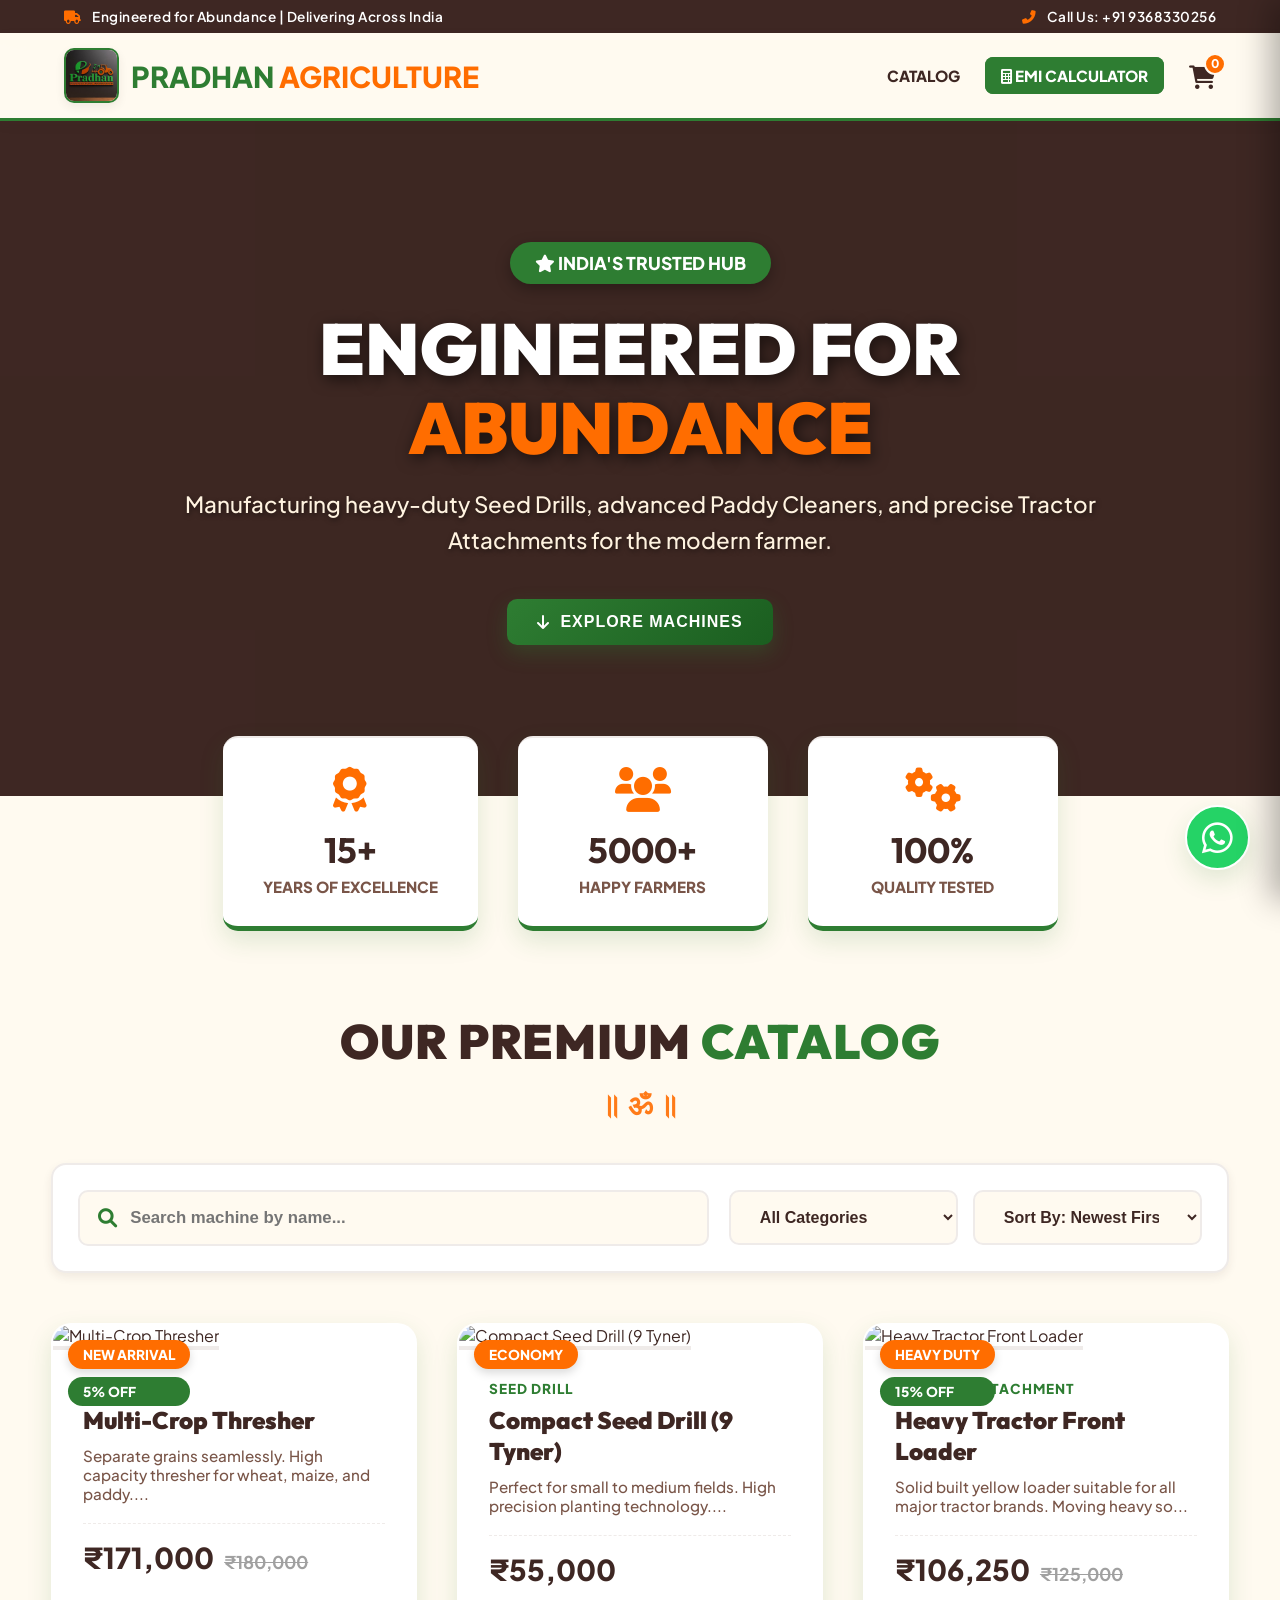
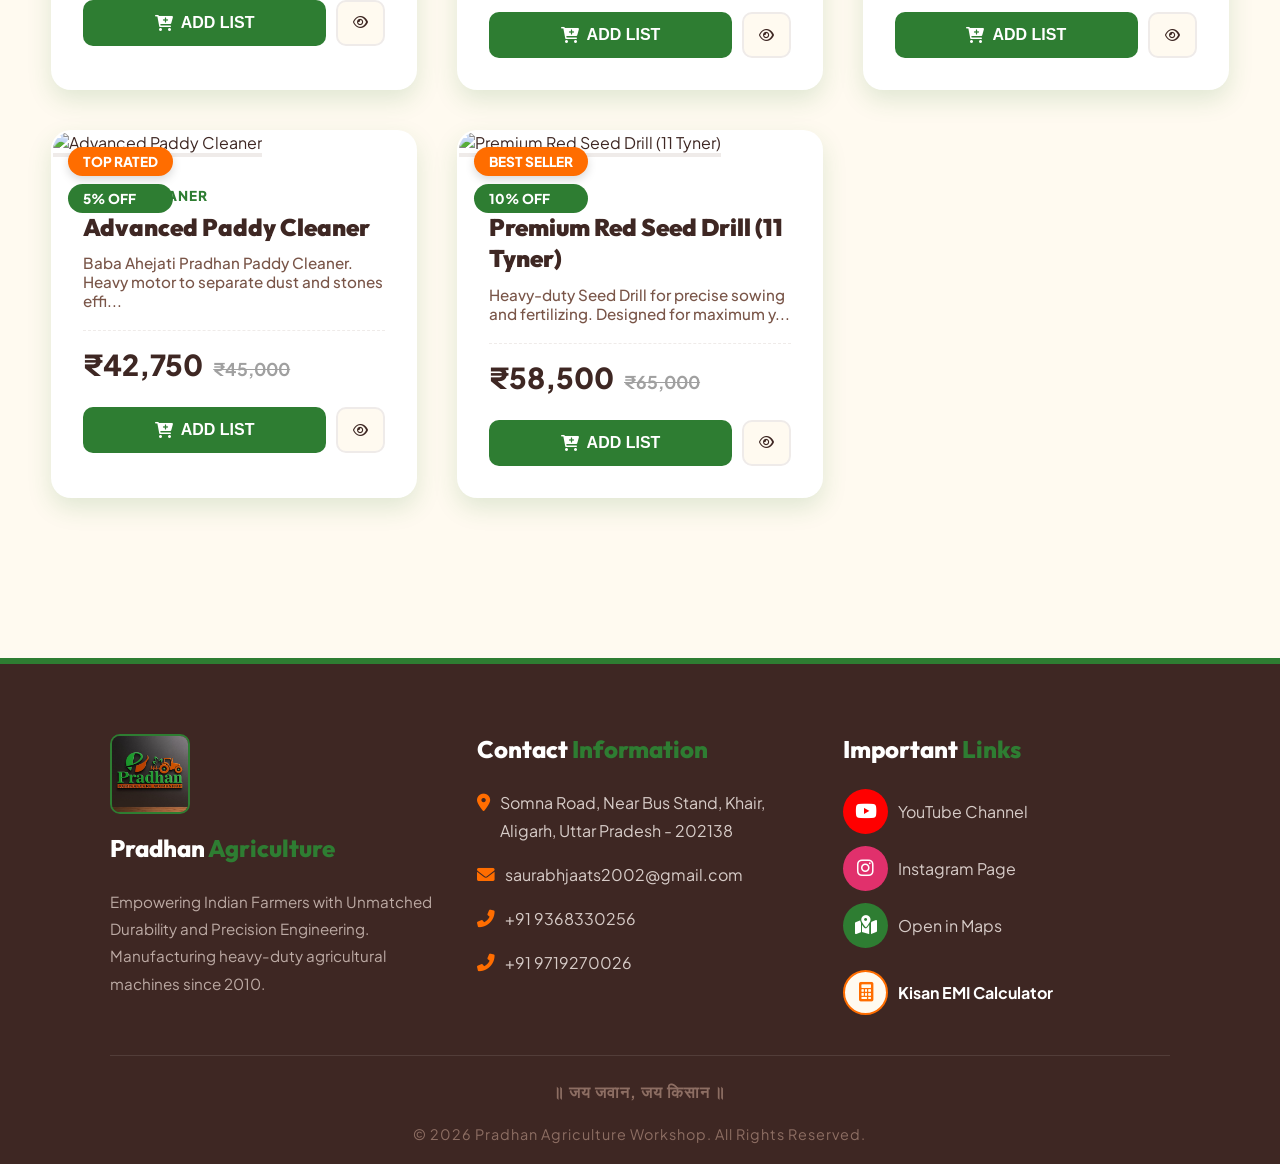
==== Agriculture Website/index.html @ 26ce6741 "Initial commit" ====
<!DOCTYPE html>
<html lang="en">

<head>
    <meta charset="UTF-8">
    <meta name="viewport" content="width=device-width, initial-scale=1.0">
    <title>Pradhan Agriculture Workshop | The Premium Choice</title>

    <link
        href="https://fonts.googleapis.com/css2?family=Outfit:wght@300;400;600;800;900&family=Plus+Jakarta+Sans:wght@400;500;600;700&display=swap"
        rel="stylesheet">
    <link href="https://cdnjs.cloudflare.com/ajax/libs/font-awesome/6.0.0/css/all.min.css" rel="stylesheet">
    <link href="https://unpkg.com/aos@2.3.1/dist/aos.css" rel="stylesheet">
    <link href="https://cdn.jsdelivr.net/npm/sweetalert2@11/dist/sweetalert2.min.css" rel="stylesheet">

    <link rel="stylesheet" href="style.css">


</head>

<body>

    <div class="top-bar" data-aos="fade-down">
        <span><i class="fas fa-truck"></i> Engineered for Abundance | Delivering Across India</span>
        <span><i class="fas fa-phone-alt"></i> Call Us: +91 9368330256</span>
    </div>

    <header data-aos="fade-down" data-aos-delay="100">
        <div class="logo" onclick="window.location.hash='';">
            <img src="WhatsApp Image 2026-07-24 at 8.10.24 PM.jpeg" alt="PAW Logo"
                onerror="this.src='https://ui-avatars.com/api/?name=P+A&background=2E7D32&color=fff'">
            <div>Pradhan <span>Agriculture</span></div>
        </div>
        <nav>
            <ul>
                <li><a onclick="window.location.hash='';">Catalog</a></li>
                <li><a onclick="openEMICalculator()" class="nav-highlight"><i class="fas fa-calculator"></i> EMI
                        Calculator</a></li>
                <li id="nav-admin" style="display:none;"><a onclick="window.location.hash='#admin';"><i
                            class="fas fa-shield-alt"></i> Portal Dashboard</a></li>
                <li id="nav-logout" style="display:none;"><a onclick="logout()"><i class="fas fa-sign-out-alt"></i>
                        Logout</a></li>
                <li>
                    <div class="cart-icon-btn" onclick="toggleCart()">
                        <i class="fas fa-shopping-cart"></i>
                        <span class="cart-badge" id="cart-count">0</span>
                    </div>
                </li>
            </ul>
        </nav>
    </header>

    <div id="home-view">
        <section class="hero-slider" data-aos="zoom-in" data-aos-duration="1000">
            <div class="slide active"
                style="background-image: url('https://images.unsplash.com/photo-1628543105335-512ce24e8371?ixlib=rb-1.2.1&auto=format&fit=crop&w=1920&q=80');">
                <div class="hero-content">
                    <div class="carousel-badge"><i class="fas fa-star"></i> India's Trusted Hub</div>
                    <h1>Engineered for <span>Abundance</span></h1>
                    <p>Manufacturing heavy-duty Seed Drills, advanced Paddy Cleaners, and precise Tractor Attachments
                        for the modern farmer.</p>
                    <button class="btn btn-green" onclick="document.getElementById('store-catalog').scrollIntoView()"><i
                            class="fas fa-arrow-down"></i> Explore Machines</button>
                </div>
            </div>
            <div class="slide"
                style="background-image: url('https://images.unsplash.com/photo-1590496794008-383c8070b257?ixlib=rb-1.2.1&auto=format&fit=crop&w=1920&q=80');">
                <div class="hero-content">
                    <div class="carousel-badge" style="background:var(--bhagwa-main); color:white;"><i
                            class="fas fa-bolt"></i> Heavy Duty</div>
                    <h1>Solid Tractor <span>Loaders</span></h1>
                    <p>Mitti, ret ya fasal uthane ke liye sabse mazboot. Kisi bhi tractor brand par fit hone ki
                        guarantee.</p>
                    <button class="btn btn-green" onclick="document.getElementById('store-catalog').scrollIntoView()"><i
                            class="fas fa-tractor"></i> Buy Now</button>
                </div>
            </div>
            <div class="slide"
                style="background-image: url('https://images.unsplash.com/photo-1589939705384-5185137a7f0f?ixlib=rb-1.2.1&auto=format&fit=crop&w=1920&q=80');">
                <div class="hero-content">
                    <div class="carousel-badge"><i class="fas fa-leaf"></i> Advanced Cleaning</div>
                    <h1>Paddy <span>Cleaners</span></h1>
                    <p>Baba Ahejati Pradhan Paddy Cleaners - Dhool, mitti, kankad se payein shuddh fasal.</p>
                    <button class="btn btn-green" onclick="document.getElementById('store-catalog').scrollIntoView()"><i
                            class="fas fa-shopping-cart"></i> Order Now</button>
                </div>
            </div>
            <div class="slide"
                style="background-image: url('https://images.unsplash.com/photo-1530983821634-60c793ba67df?ixlib=rb-1.2.1&auto=format&fit=crop&w=1920&q=80');">
                <div class="hero-content">
                    <div class="carousel-badge" style="background:var(--gold); color:var(--text-dark);"><i
                            class="fas fa-certificate"></i> Premium Build</div>
                    <h1>Multi-Crop <span>Threshers</span></h1>
                    <p>Khair, Aligarh ki sabse bharosemand manufacturing quality. Lamba chale, accha munafa de.</p>
                    <button class="btn btn-green" onclick="document.getElementById('store-catalog').scrollIntoView()"><i
                            class="fas fa-tag"></i> Check Prices</button>
                </div>
            </div>
            <div class="slide"
                style="background-image: url('https://images.unsplash.com/photo-1592982537447-6f2a6a0a3023?ixlib=rb-1.2.1&auto=format&fit=crop&w=1920&q=80');">
                <div class="hero-content">
                    <div class="carousel-badge"><i class="fas fa-seedling"></i> Precision Tillage</div>
                    <h1>Heavy Duty <span>Cultivators</span></h1>
                    <p>Mitti ko upjau banane aur khet taiyar karne ke liye sabse behtareen implement.</p>
                    <button class="btn btn-green" onclick="document.getElementById('store-catalog').scrollIntoView()"><i
                            class="fas fa-eye"></i> View Range</button>
                </div>
            </div>
            <div class="slide"
                style="background-image: url('https://images.unsplash.com/photo-1628543105335-512ce24e8371?ixlib=rb-1.2.1&auto=format&fit=crop&w=1920&q=80');">
                <div class="hero-content">
                    <div class="carousel-badge" style="background:var(--bhagwa-main); color:white;"><i
                            class="fas fa-ruler-combined"></i> Precision</div>
                    <h1>Laser Land <span>Levelers</span></h1>
                    <p>Pani ki bachat aur fasal ki barabar paidawar ke liye modern technology.</p>
                    <button class="btn btn-green" onclick="document.getElementById('store-catalog').scrollIntoView()"><i
                            class="fas fa-box-open"></i> Buy Leveler</button>
                </div>
            </div>
            <div class="slide"
                style="background-image: url('https://images.unsplash.com/photo-1586771107445-d3ca888129ff?ixlib=rb-1.2.1&auto=format&fit=crop&w=1920&q=80');">
                <div class="hero-content">
                    <div class="carousel-badge"><i class="fas fa-fan"></i> Power Mix</div>
                    <h1>Tractor <span>Rotavators</span></h1>
                    <p>Khet ki mitti ko bhurbhuri aur mulayam banaye minto mein.</p>
                    <button class="btn btn-green" onclick="document.getElementById('store-catalog').scrollIntoView()"><i
                            class="fas fa-arrow-down"></i> See Models</button>
                </div>
            </div>

            <div class="slider-nav">
                <div class="slider-dot active" onclick="setSlide(0)"></div>
                <div class="slider-dot" onclick="setSlide(1)"></div>
                <div class="slider-dot" onclick="setSlide(2)"></div>
                <div class="slider-dot" onclick="setSlide(3)"></div>
                <div class="slider-dot" onclick="setSlide(4)"></div>
                <div class="slider-dot" onclick="setSlide(5)"></div>
                <div class="slider-dot" onclick="setSlide(6)"></div>
            </div>
        </section>

        <div class="stats-container">
            <div class="stat-card" data-aos="fade-up" data-aos-delay="100">
                <i class="fas fa-award"></i>
                <h3>15+</h3>
                <p>Years of Excellence</p>
            </div>
            <div class="stat-card" data-aos="fade-up" data-aos-delay="200">
                <i class="fas fa-users"></i>
                <h3>5000+</h3>
                <p>Happy Farmers</p>
            </div>
            <div class="stat-card" data-aos="fade-up" data-aos-delay="300">
                <i class="fas fa-cogs"></i>
                <h3>100%</h3>
                <p>Quality Tested</p>
            </div>
        </div>

        <div class="container" id="store-catalog">
            <h2 class="section-title" data-aos="fade-up">Our Premium <span>Catalog</span></h2>

            <div class="filter-bar" data-aos="fade-up">
                <div class="search-box">
                    <i class="fas fa-search"></i>
                    <input type="text" id="search-input" placeholder="Search machine by name..."
                        onkeyup="handleFilterChange()">
                </div>
                <div class="filter-group">
                    <select id="category-filter" onchange="handleFilterChange()">
                        <option value="All">All Categories</option>
                        <option value="Seed Drill">Seed Drills</option>
                        <option value="Paddy Cleaner">Paddy Cleaners</option>
                        <option value="Tractor Attachment">Tractor Attachments</option>
                        <option value="Thresher">Threshers</option>
                        <option value="Cultivator">Cultivators</option>
                        <option value="Rotavator">Rotavators</option>
                        <option value="Other">Other Equipments</option>
                    </select>
                    <select id="sort-filter" onchange="handleFilterChange()">
                        <option value="newest">Sort By: Newest First</option>
                        <option value="price-low">Price: Low to High</option>
                        <option value="price-high">Price: High to Low</option>
                    </select>
                </div>
            </div>

            <div class="blog-grid" id="product-container">
            </div>

            <div class="load-more-container" id="load-more-container" style="display:none;" data-aos="fade-up">
                <button class="btn btn-outline" onclick="loadMoreProducts()"><i class="fas fa-sync-alt"></i> Load More
                    Machines</button>
            </div>
        </div>
    </div>

    <div id="login-view" class="container">
        <div class="login-box" data-aos="zoom-in">
            <h2 style="font-size:2.8rem; color:var(--brown-dark);">Seller <span
                    style="color:var(--primary-green)">Login</span></h2>
            <p style="margin-bottom:30px; color:var(--text-gray); font-weight:800;">॥ ॐ ॥</p>
            <input type="text" id="username"
                style="width:100%; padding:15px; border-radius:10px; border:2px solid var(--border-color); margin-bottom:20px; font-size:1.1rem; font-weight:600;"
                placeholder="Username" required>
            <input type="password" id="password"
                style="width:100%; padding:15px; border-radius:10px; border:2px solid var(--border-color); margin-bottom:30px; font-size:1.1rem; font-weight:600;"
                placeholder="Password" required>
            <button class="btn btn-green" style="width:100%;" onclick="login()">Enter Secure Portal <i
                    class="fas fa-shield-alt"></i></button>
        </div>
    </div>

    <div class="container" id="admin-panel">
        <h2 class="section-title" style="text-align:left; font-size:2.5rem; margin-bottom:30px;" data-aos="fade-right">
            Seller <span>Dashboard</span></h2>

        <div class="admin-nav" data-aos="fade-up">
            <div class="admin-tab active" onclick="switchAdminTab('products', this)"><i class="fas fa-tractor"></i>
                Manage Catalog</div>
            <div class="admin-tab" onclick="switchAdminTab('crm', this)"><i class="fas fa-users-cog"></i> Lead
                Management (CRM)</div>
        </div>

        <div id="tab-products" class="admin-section active">
            <form class="admin-form" id="productForm" data-aos="fade-up">
                <input type="hidden" id="edit-id">
                <input type="hidden" id="saved-base64-image">

                <div>
                    <label>Machine Model Name</label>
                    <input type="text" id="p-name" placeholder="E.g., 11 Tyner Seed Drill" required>
                </div>
                <div>
                    <label>Select Category</label>
                    <select id="p-category" required>
                        <option value="Seed Drill">Seed Drill</option>
                        <option value="Paddy Cleaner">Paddy Cleaner</option>
                        <option value="Tractor Attachment">Tractor Attachment</option>
                        <option value="Thresher">Thresher</option>
                        <option value="Cultivator">Cultivator</option>
                        <option value="Rotavator">Rotavator</option>
                        <option value="Other">Other Equipment</option>
                    </select>
                </div>

                <div class="full-width">
                    <label>Detailed Specifications</label>
                    <textarea id="p-desc" placeholder="Write full details about warranty, parts, features..." required
                        style="height:100px;"></textarea>
                </div>

                <div class="full-width"
                    style="background:var(--warm-white); padding:20px; border-radius:15px; border:2px dashed var(--primary-green);">
                    <label><i class="fas fa-camera"></i> High-Res Image Upload (Auto-Optimizer)</label>
                    <div style="display:flex; gap:20px; margin:15px 0; font-weight:800;">
                        <label style="cursor:pointer;"><input type="radio" name="img_type" value="url" checked
                                onchange="toggleImgInput()"> Web Image URL</label>
                        <label style="cursor:pointer;"><input type="radio" name="img_type" value="file"
                                onchange="toggleImgInput()"> Upload from Gallery</label>
                    </div>
                    <input type="url" id="p-image-url" placeholder="https://example.com/image.jpg">
                    <input type="file" id="p-image-file" accept="image/*" style="display:none;"
                        onchange="handleFileUpload(event)">
                </div>

                <div>
                    <label>Base Price (₹)</label>
                    <input type="number" id="p-price" placeholder="E.g., 65000" required>
                </div>
                <div style="display:flex; gap:15px;">
                    <div style="flex:1;">
                        <label>Discount (%)</label>
                        <input type="number" id="p-discount" placeholder="E.g., 10" value="0">
                    </div>
                    <div style="flex:1;">
                        <label>Special Tag</label>
                        <select id="p-badge">
                            <option value="">No Badge</option>
                            <option value="Best Seller">Best Seller</option>
                            <option value="New Arrival">New Arrival</option>
                            <option value="Top Rated">Top Rated</option>
                        </select>
                    </div>
                </div>

                <div class="full-width">
                    <button type="submit" class="btn btn-green" style="width: 100%; font-size:1.2rem;"
                        id="submit-btn"><i class="fas fa-plus-circle"></i> Publish to Catalog</button>
                </div>
            </form>

            <div class="admin-table-wrapper" data-aos="fade-up">
                <table class="admin-table">
                    <thead>
                        <tr>
                            <th>Machine Details</th>
                            <th>Pricing</th>
                            <th>Actions</th>
                        </tr>
                    </thead>
                    <tbody id="admin-table-body"></tbody>
                </table>
            </div>
        </div>

        <div id="tab-crm" class="admin-section">
            <div class="crm-box" data-aos="zoom-in">
                <h3 style="color:var(--bhagwa-main); font-size:1.8rem; margin-bottom:15px;"><i class="fas fa-robot"></i>
                    Automated Customer Follow-up & Marketing</h3>
                <p style="color:var(--text-gray); font-weight:700; font-size:1.05rem;">जिन ग्राहकों ने WhatsApp पर
                    inquiry की है या Cart छोड़ दी है, उन्हें हफ़्ते में 2 बार automatically SMS और WhatsApp पर नए ऑफर्स
                    भेजे जायेंगे।</p>

                <label class="toggle-switch">
                    <input type="checkbox" checked>
                    <span class="slider"></span>
                </label>
                <span
                    style="font-weight:900; font-size:1.2rem; margin-left:15px; vertical-align:super; color:var(--primary-green);">Auto-Pilot
                    Active</span>

                <div
                    style="margin-top:20px; padding:15px; background:#FFF3E0; color:var(--bhagwa-dark); border-radius:8px; font-weight:800; font-size:0.95rem; border-left: 5px solid var(--bhagwa-main);">
                    * Note to Client: This visual interface simulates the CRM. Live automated SMS/WhatsApp marketing
                    requires connecting a Server Backend (Node.js) & Twilio API.
                </div>
            </div>

            <h3 style="margin-bottom:20px; font-size:1.8rem; color:var(--text-dark);" data-aos="fade-right">Recent Hot
                Leads</h3>
            <div class="admin-table-wrapper" data-aos="fade-up">
                <table class="admin-table">
                    <thead>
                        <tr>
                            <th>Customer Contact</th>
                            <th>Interested In</th>
                            <th>Status</th>
                            <th>Action</th>
                        </tr>
                    </thead>
                    <tbody>
                        <tr>
                            <td><strong style="font-size:1.1rem; color:var(--brown-dark);">+91 98765 43210</strong></td>
                            <td>11 Tyner Seed Drill</td>
                            <td><span
                                    style="background:#FFF9C4; color:#F57F17; padding:6px 12px; border-radius:30px; font-weight:800; font-size:0.85rem;">Follow-up
                                    Needed</span></td>
                            <td><button class="btn btn-green" style="padding:10px 20px; font-size:0.9rem;"><i
                                        class="fab fa-whatsapp"></i> Chat Now</button></td>
                        </tr>
                        <tr>
                            <td><strong style="font-size:1.1rem; color:var(--brown-dark);">+91 91234 56789</strong></td>
                            <td>Paddy Cleaner</td>
                            <td><span
                                    style="background:#C8E6C9; color:#2E7D32; padding:6px 12px; border-radius:30px; font-weight:800; font-size:0.85rem;">Converted</span>
                            </td>
                            <td><button class="btn btn-green" style="padding:10px 20px; font-size:0.9rem;"><i
                                        class="fab fa-whatsapp"></i> Chat Now</button></td>
                        </tr>
                    </tbody>
                </table>
            </div>
        </div>
    </div>

    <div class="cart-overlay" id="cart-overlay" onclick="toggleCart()"></div>
    <div class="cart-drawer" id="cart-drawer">
        <div class="cart-header">
            <h3>Purchase Inquiry List</h3>
            <button class="close-cart" onclick="toggleCart()"><i class="fas fa-times"></i></button>
        </div>
        <div class="cart-body" id="cart-items-container">
        </div>
        <div class="cart-footer">
            <div
                style="display:flex; justify-content:space-between; font-size:1.4rem; font-weight:900; margin-bottom:20px; color:var(--text-dark);">
                <span>Total Estimate:</span>
                <span id="cart-total-price">₹0</span>
            </div>
            <button class="btn btn-green" style="width:100%; font-size:1.1rem; padding:18px;"
                onclick="checkoutWhatsApp()"><i class="fab fa-whatsapp" style="font-size:1.3rem;"></i> Send to
                WhatsApp</button>
        </div>
    </div>

    <div class="modal-overlay" id="quick-view-modal">
        <div class="modal-content">
            <button class="modal-close" onclick="closeQuickView()"><i class="fas fa-times"></i></button>
            <div class="modal-img">
                <img id="qv-img" src="" alt="">
            </div>
            <div class="modal-info">
                <span class="cat-tag" id="qv-cat" style="font-size:1rem;"></span>
                <h2 id="qv-name"
                    style="font-size:2.5rem; color:var(--text-dark); margin-bottom:15px; font-weight:900; line-height:1.2;">
                </h2>
                <div class="price-box" style="margin-bottom:20px; border:none; padding:0;">
                    <span class="new-price" id="qv-price" style="font-size:2.8rem; color:var(--bhagwa-dark);"></span>
                </div>
                <p id="qv-desc"
                    style="color:var(--text-gray); line-height:1.8; margin-bottom:30px; font-size:1.15rem; font-weight:500;">
                </p>
                <div style="display:flex; gap:15px;">
                    <button class="btn btn-green" id="qv-add-btn" style="flex:1; padding:18px; font-size:1.1rem;"><i
                            class="fas fa-cart-plus"></i> Add to Request</button>
                    <button class="btn btn-outline" style="border-width:2px;"
                        onclick="const p = parseInt(document.getElementById('qv-price').innerText.replace(/\D/g, '')); closeQuickView(); openEMICalculator(p);"><i
                            class="fas fa-calculator"></i> EMI</button>
                </div>
            </div>
        </div>
    </div>

    <div class="modal-overlay" id="emi-modal">
        <div class="modal-content" style="max-width: 800px; padding:0; flex-direction: column; overflow: hidden;">
            <button class="modal-close" onclick="closeEMICalculator()"
                style="background: var(--text-dark); color: white;"><i class="fas fa-times"></i></button>
            <div class="emi-modal-body">
                <i class="fas fa-calculator emi-icon"></i>
                <h2 class="section-title"
                    style="font-size:2.5rem; text-align:left; margin-bottom:10px; color:var(--primary-green);">Kisan
                    <span>Finance</span>
                </h2>
                <p style="color:var(--text-gray); font-weight:600; margin-bottom:30px; font-size:1.1rem;">Khareedne se
                    pehle apni asaan kist (EMI) ka hisaab lagayein.</p>

                <div class="emi-grid">
                    <div>
                        <div class="emi-input-group">
                            <label>Machine Price (₹)</label>
                            <input type="number" id="emi-price" value="100000" oninput="calculateEMI()">
                        </div>
                        <div class="emi-input-group">
                            <label>Down Payment (₹)</label>
                            <input type="number" id="emi-down" value="20000" oninput="calculateEMI()">
                        </div>
                        <div class="emi-input-group" style="display:flex; gap:20px;">
                            <div style="flex:1;">
                                <label>Interest Rate (%)</label>
                                <input type="number" id="emi-rate" value="8.5" oninput="calculateEMI()">
                            </div>
                            <div style="flex:1;">
                                <label>Loan Tenure (Months)</label>
                                <input type="number" id="emi-months" value="24" oninput="calculateEMI()">
                            </div>
                        </div>
                    </div>

                    <div class="emi-result-box">
                        <h3>Estimated Monthly EMI</h3>
                        <div class="emi-amount" id="emi-result">₹0</div>
                        <p style="color:#BCAAA4; margin-bottom:20px;">Total Loan Amount: <strong id="emi-loan-amt"
                                style="color:white;">₹0</strong></p>
                        <button class="btn btn-outline" style="width:100%; border-color:white; color:white;"
                            onclick="whatsappEMI()"><i class="fab fa-whatsapp"></i> Inquire about Loan</button>
                    </div>
                </div>
            </div>
        </div>
    </div>

    <footer data-aos="fade-up">
        <div class="container" style="padding:0;">
            <div class="footer-grid">
                <div class="footer-col">
                    <img src="WhatsApp Image 2026-07-24 at 8.10.24 PM.jpeg" alt="Logo"
                        style="width:80px; border-radius:10px; margin-bottom:15px; border:2px solid var(--primary-green);"
                        onerror="this.style.display='none'">
                    <h3>Pradhan <span style="color:var(--primary-green);">Agriculture</span></h3>
                    <p style="color:#BCAAA4; font-size:0.95rem;">Empowering Indian Farmers with Unmatched Durability and
                        Precision Engineering. Manufacturing heavy-duty agricultural machines since 2010.</p>
                </div>

                <div class="footer-col">
                    <h3>Contact <span>Information</span></h3>
                    <p><i class="fas fa-map-marker-alt"></i> <span>Somna Road, Near Bus Stand, Khair, Aligarh, Uttar
                            Pradesh - 202138</span></p>
                    <p><i class="fas fa-envelope"></i> <a
                            href="mailto:saurabhjaats2002@gmail.com">saurabhjaats2002@gmail.com</a></p>
                    <p><i class="fas fa-phone-alt"></i> <a href="tel:+919368330256">+91 9368330256</a></p>
                    <p><i class="fas fa-phone-alt"></i> <a href="tel:+919719270026">+91 9719270026</a></p>
                </div>

                <div class="footer-col">
                    <h3>Important <span>Links</span></h3>
                    <div style="display:flex; flex-direction:column; gap:12px;">
                        <a href="https://youtube.com/@pradhanagriculture-paw97?si=XXwiHymhmTRRUQN9" target="_blank"
                            style="display:flex; align-items:center;">
                            <div class="social-circle" style="background:#FF0000;"><i class="fab fa-youtube"></i></div>
                            YouTube Channel
                        </a>
                        <a href="https://instagram.com/" target="_blank" style="display:flex; align-items:center;">
                            <div class="social-circle" style="background:#E1306C;"><i class="fab fa-instagram"></i>
                            </div> Instagram Page
                        </a>
                        <a href="https://goo.gl/maps/1JSgvdCmsTBJw727A?g_st=aw" target="_blank"
                            style="display:flex; align-items:center;">
                            <div class="social-circle" style="background:var(--primary-green);"><i
                                    class="fas fa-map-marked-alt"></i></div> Open in Maps
                        </a>
                        <a href="#" onclick="openEMICalculator(); return false;"
                            style="display:flex; align-items:center; margin-top:10px;">
                            <div class="social-circle"
                                style="background:var(--warm-white); border:2px solid var(--bhagwa-main);"><i
                                    class="fas fa-calculator" style="color:var(--bhagwa-main);"></i></div> <span
                                style="font-weight:700; color:white;">Kisan EMI Calculator</span>
                        </a>
                    </div>
                </div>
            </div>

            <div
                style="text-align:center; padding-top:25px; border-top:1px solid rgba(255,255,255,0.1); color:#8D6E63; font-weight:700; font-size:1rem; letter-spacing:1px;">
                ॥ जय जवान, जय किसान ॥ <br><br>
                <span style="font-weight:400; font-size:0.9rem;">&copy; 2026 Pradhan Agriculture Workshop. All Rights
                    Reserved.</span>
            </div>
        </div>
    </footer>

    <a href="https://wa.me/919368330256?text=Namaste!%20Mujhe%20machinery%20ke%20liye%20inquiry%20karni%20hai."
        class="float-wa" target="_blank">
        <i class="fab fa-whatsapp"></i>
    </a>

    <script src="https://unpkg.com/aos@2.3.1/dist/aos.js"></script>
    <script src="https://cdn.jsdelivr.net/npm/sweetalert2@11"></script>
    <script src="script.js"></script>

</body>

</html>
---- Agriculture Website/style.css ----
:root {
    --bhagwa-main: #FF6D00;
    --bhagwa-dark: #DD2C00;
    --bhagwa-light: #FFF3E0;
    --primary-green: #2E7D32;
    --green-dark: #1B5E20;
    --brown-dark: #3E2723;
    --warm-white: #FFFAF0;
    --pure-white: #FFFFFF;
    --text-dark: #3E2723;
    --text-gray: #795548;
    --border-color: #EFEBE9;
    --gold: #FFC107;

    --shadow-sm: 0 4px 10px rgba(62, 39, 35, 0.08);
    --shadow-md: 0 10px 25px rgba(46, 125, 50, 0.15);
    --shadow-hover: 0 20px 40px rgba(242, 101, 34, 0.2);
    --transition: all 0.4s cubic-bezier(0.16, 1, 0.3, 1);
}

* {
    margin: 0;
    padding: 0;
    box-sizing: border-box;
}

body {
    background-color: var(--warm-white);
    color: var(--text-dark);
    font-family: 'Plus Jakarta Sans', sans-serif;
    overflow-x: hidden;
    scroll-behavior: smooth;
}

h1,
h2,
h3,
h4 {
    font-family: 'Outfit', sans-serif;
}

.top-bar {
    background: var(--brown-dark);
    color: var(--pure-white);
    padding: 8px 5%;
    display: flex;
    justify-content: space-between;
    font-size: 0.85rem;
    font-weight: 600;
    letter-spacing: 0.5px;
}

.top-bar i {
    color: var(--bhagwa-main);
    margin-right: 8px;
}

header {
    background: rgba(255, 250, 240, 0.95);
    backdrop-filter: blur(12px);
    padding: 15px 5%;
    display: flex;
    justify-content: space-between;
    align-items: center;
    position: sticky;
    top: 0;
    z-index: 1000;
    box-shadow: var(--shadow-sm);
    border-bottom: 3px solid var(--primary-green);
}

.logo {
    font-size: 1.8rem;
    font-weight: 900;
    color: var(--primary-green);
    display: flex;
    align-items: center;
    gap: 12px;
    cursor: pointer;
    text-transform: uppercase;
}

.logo span {
    color: var(--bhagwa-main);
}

.logo img {
    width: 55px;
    height: 55px;
    border-radius: 10px;
    object-fit: cover;
    box-shadow: var(--shadow-sm);
    border: 2px solid var(--primary-green);
}

nav ul {
    list-style: none;
    display: flex;
    gap: 25px;
    align-items: center;
}

nav a {
    color: var(--brown-dark);
    text-decoration: none;
    font-weight: 800;
    cursor: pointer;
    transition: var(--transition);
    font-size: 0.95rem;
    text-transform: uppercase;
}

nav a:hover {
    color: var(--bhagwa-main);
}

.nav-highlight {
    background: var(--primary-green);
    color: var(--pure-white) !important;
    padding: 8px 15px;
    border-radius: 8px;
    border: 1px solid var(--primary-green);
}

.nav-highlight:hover {
    background: var(--green-dark);
    box-shadow: 0 4px 10px rgba(46, 125, 50, 0.3);
}

.cart-icon-btn {
    position: relative;
    cursor: pointer;
    font-size: 1.5rem;
    color: var(--brown-dark);
    transition: var(--transition);
}

.cart-icon-btn:hover {
    color: var(--bhagwa-main);
    transform: scale(1.1);
}

.cart-badge {
    position: absolute;
    top: -8px;
    right: -10px;
    background: var(--bhagwa-main);
    color: var(--pure-white);
    font-size: 0.75rem;
    font-weight: 800;
    height: 22px;
    width: 22px;
    border-radius: 50%;
    display: flex;
    justify-content: center;
    align-items: center;
    border: 2px solid var(--warm-white);
}

.btn {
    padding: 14px 30px;
    border: none;
    border-radius: 10px;
    font-size: 1rem;
    font-weight: 800;
    cursor: pointer;
    transition: var(--transition);
    display: inline-flex;
    align-items: center;
    justify-content: center;
    gap: 10px;
    text-transform: uppercase;
    letter-spacing: 1px;
}

.btn-green {
    background: linear-gradient(135deg, var(--primary-green), var(--green-dark));
    color: var(--pure-white);
    box-shadow: 0 8px 20px rgba(46, 125, 50, 0.3);
}

.btn-green:hover {
    transform: translateY(-3px);
    box-shadow: 0 12px 25px rgba(27, 94, 32, 0.4);
}

.btn-bhagwa {
    background: linear-gradient(135deg, var(--bhagwa-main), var(--bhagwa-dark));
    color: var(--pure-white);
    box-shadow: 0 8px 20px rgba(242, 101, 34, 0.3);
}

.btn-bhagwa:hover {
    transform: translateY(-3px);
    box-shadow: 0 12px 25px rgba(216, 85, 25, 0.4);
}

.btn-outline {
    background-color: transparent;
    border: 2px solid var(--primary-green);
    color: var(--primary-green);
}

.btn-outline:hover {
    background-color: var(--primary-green);
    color: var(--pure-white);
}

.hero-slider {
    position: relative;
    height: 75vh;
    width: 100%;
    overflow: hidden;
    background-color: var(--brown-dark);
}

.slide {
    position: absolute;
    top: 0;
    left: 0;
    width: 100%;
    height: 100%;
    opacity: 0;
    transition: opacity 1s ease-in-out;
    background-size: cover;
    background-position: center;
    display: flex;
    flex-direction: column;
    justify-content: center;
    align-items: center;
    text-align: center;
}

.slide.active {
    opacity: 1;
    z-index: 1;
}

.slide::before {
    content: '';
    position: absolute;
    top: 0;
    left: 0;
    width: 100%;
    height: 100%;
    background: rgba(62, 39, 35, 0.7);
    z-index: 1;
}

.hero-content {
    position: relative;
    z-index: 2;
    padding: 0 20px;
    max-width: 1000px;
    margin-top: -30px;
}

.hero-content h1 {
    font-size: 4.5rem;
    font-weight: 900;
    color: var(--pure-white);
    margin-bottom: 20px;
    line-height: 1.1;
    text-transform: uppercase;
    text-shadow: 2px 4px 15px rgba(0, 0, 0, 0.6);
}

.hero-content h1 span {
    color: var(--bhagwa-main);
}

.hero-content p {
    font-size: 1.4rem;
    color: #FFF3E0;
    margin-bottom: 40px;
    font-weight: 500;
    line-height: 1.6;
    text-shadow: 1px 2px 5px rgba(0, 0, 0, 0.5);
}

.carousel-badge {
    background: var(--primary-green);
    color: var(--pure-white);
    display: inline-block;
    padding: 10px 25px;
    border-radius: 30px;
    font-weight: 900;
    font-size: 1.1rem;
    margin-bottom: 25px;
    box-shadow: 0 5px 15px rgba(0, 0, 0, 0.3);
    text-transform: uppercase;
}

.slider-nav {
    position: absolute;
    bottom: 30px;
    left: 50%;
    transform: translateX(-50%);
    z-index: 10;
    display: flex;
    gap: 12px;
}

.slider-dot {
    width: 14px;
    height: 14px;
    border-radius: 50%;
    background: rgba(255, 255, 255, 0.4);
    cursor: pointer;
    transition: 0.3s;
}

.slider-dot.active {
    background: var(--bhagwa-main);
    transform: scale(1.4);
}

.container {
    width: 92%;
    max-width: 1400px;
    margin: auto;
    padding: 80px 0;
}

.section-title {
    text-align: center;
    margin-bottom: 40px;
    font-size: 3rem;
    font-weight: 900;
    color: var(--brown-dark);
    text-transform: uppercase;
    letter-spacing: 1px;
}

.section-title span {
    color: var(--primary-green);
}

.section-title::after {
    content: '॥ ॐ ॥';
    display: block;
    font-size: 1.8rem;
    color: var(--bhagwa-main);
    margin-top: 15px;
    opacity: 0.9;
}

.stats-container {
    display: flex;
    justify-content: center;
    gap: 40px;
    flex-wrap: wrap;
    margin-top: -60px;
    position: relative;
    z-index: 10;
    padding: 0 5%;
}

.stat-card {
    background: var(--pure-white);
    padding: 30px 40px;
    border-radius: 15px;
    box-shadow: var(--shadow-md);
    text-align: center;
    border-bottom: 5px solid var(--primary-green);
    min-width: 250px;
    transition: var(--transition);
    border-top: 2px solid var(--border-color);
}

.stat-card:hover {
    transform: translateY(-5px);
    box-shadow: var(--shadow-hover);
    border-color: var(--bhagwa-main);
}

.stat-card i {
    font-size: 2.8rem;
    color: var(--bhagwa-main);
    margin-bottom: 15px;
}

.stat-card h3 {
    font-size: 2.2rem;
    color: var(--brown-dark);
    margin-bottom: 5px;
    font-family: 'Outfit', sans-serif;
}

.stat-card p {
    color: var(--text-gray);
    font-weight: 800;
    font-size: 0.95rem;
    text-transform: uppercase;
}

.filter-bar {
    background: var(--pure-white);
    padding: 25px;
    border-radius: 15px;
    box-shadow: var(--shadow-sm);
    display: flex;
    gap: 20px;
    flex-wrap: wrap;
    margin-bottom: 50px;
    border: 2px solid var(--border-color);
    align-items: center;
    justify-content: space-between;
}

.search-box {
    position: relative;
    flex: 2;
    min-width: 300px;
}

.search-box i {
    position: absolute;
    left: 20px;
    top: 18px;
    color: var(--primary-green);
    font-size: 1.2rem;
}

.search-box input {
    width: 100%;
    padding: 16px 20px 16px 50px;
    border: 2px solid var(--border-color);
    border-radius: 10px;
    font-size: 1.05rem;
    transition: var(--transition);
    background: var(--warm-white);
    font-weight: 600;
}

.search-box input:focus {
    outline: none;
    border-color: var(--primary-green);
    background: var(--pure-white);
}

.filter-group {
    display: flex;
    gap: 15px;
    flex-wrap: wrap;
    flex: 1.5;
}

.filter-group select {
    padding: 16px 25px;
    border: 2px solid var(--border-color);
    border-radius: 10px;
    font-size: 1rem;
    color: var(--brown-dark);
    background: var(--warm-white);
    cursor: pointer;
    outline: none;
    transition: var(--transition);
    font-weight: 800;
    flex: 1;
    min-width: 180px;
}

.filter-group select:focus {
    border-color: var(--primary-green);
}

.blog-grid {
    display: grid;
    grid-template-columns: repeat(auto-fill, minmax(320px, 1fr));
    gap: 40px;
}

.product-card {
    background: var(--pure-white);
    border-radius: 20px;
    overflow: hidden;
    box-shadow: var(--shadow-md);
    transition: var(--transition);
    display: flex;
    flex-direction: column;
    position: relative;
    border: 2px solid transparent;
}

.product-card:hover {
    transform: translateY(-12px);
    box-shadow: var(--shadow-hover);
    border-color: var(--primary-green);
}

.card-badges {
    position: absolute;
    top: 15px;
    left: 15px;
    display: flex;
    flex-direction: column;
    gap: 8px;
    z-index: 10;
}

.badge-pro {
    background: var(--bhagwa-main);
    color: var(--pure-white);
    padding: 6px 15px;
    border-radius: 30px;
    font-size: 0.85rem;
    font-weight: 900;
    box-shadow: 0 4px 10px rgba(0, 0, 0, 0.15);
    display: flex;
    align-items: center;
    gap: 5px;
    text-transform: uppercase;
}

.badge-discount {
    background: var(--primary-green);
    color: var(--pure-white);
    padding: 6px 15px;
    border-radius: 30px;
    font-size: 0.85rem;
    font-weight: 900;
}

.product-card img {
    width: 100%;
    height: 260px;
    object-fit: cover;
    cursor: pointer;
    transition: transform 0.6s ease;
    border-bottom: 4px solid var(--border-color);
}

.img-container {
    overflow: hidden;
    position: relative;
    background: #fff;
}

.product-card:hover img {
    transform: scale(1.1);
}

.product-content {
    padding: 30px;
    flex-grow: 1;
    display: flex;
    flex-direction: column;
}

.cat-tag {
    color: var(--primary-green);
    font-size: 0.85rem;
    font-weight: 900;
    text-transform: uppercase;
    letter-spacing: 1px;
    margin-bottom: 8px;
    display: block;
}

.product-content h3 {
    font-size: 1.5rem;
    font-weight: 900;
    color: var(--brown-dark);
    margin-bottom: 10px;
    line-height: 1.3;
    cursor: pointer;
}

.product-content h3:hover {
    color: var(--bhagwa-main);
}

.price-box {
    display: flex;
    align-items: baseline;
    gap: 10px;
    margin-bottom: 25px;
    border-top: 1px dashed var(--border-color);
    padding-top: 15px;
}

.new-price {
    font-size: 1.8rem;
    font-weight: 900;
    color: var(--brown-dark);
}

.old-price {
    text-decoration: line-through;
    color: #A0A0A0;
    font-size: 1.1rem;
    font-weight: 700;
}

.card-actions {
    display: flex;
    gap: 10px;
}

.btn-add-cart {
    flex: 1;
    background: var(--primary-green);
    color: var(--pure-white);
    border: 2px solid transparent;
    font-weight: 800;
    padding: 12px;
    border-radius: 10px;
    cursor: pointer;
    transition: var(--transition);
    display: flex;
    justify-content: center;
    align-items: center;
    gap: 8px;
    font-size: 1rem;
    text-transform: uppercase;
}

.btn-add-cart:hover {
    background: var(--green-dark);
    box-shadow: 0 4px 10px rgba(46, 125, 50, 0.3);
}

.btn-quick-view {
    background: var(--warm-white);
    border: 2px solid var(--border-color);
    color: var(--brown-dark);
    padding: 12px 15px;
    border-radius: 10px;
    cursor: pointer;
    transition: var(--transition);
}

.btn-quick-view:hover {
    border-color: var(--bhagwa-main);
    background: var(--bhagwa-main);
    color: var(--pure-white);
}

.load-more-container {
    text-align: center;
    margin-top: 50px;
}

.emi-section {
    background: linear-gradient(145deg, var(--pure-white), #E8F5E9);
    padding: 50px;
    border-radius: 20px;
    box-shadow: var(--shadow-md);
    margin-top: 20px;
    margin-bottom: 60px;
    border: 2px solid var(--primary-green);
    position: relative;
    overflow: hidden;
    transition: 0.5s ease-out;
}

.emi-grid {
    display: grid;
    grid-template-columns: 1fr 1fr;
    gap: 40px;
    align-items: center;
    position: relative;
    z-index: 2;
}

.emi-input-group {
    margin-bottom: 20px;
}

.emi-input-group label {
    display: block;
    font-weight: 800;
    color: var(--brown-dark);
    margin-bottom: 8px;
    font-size: 1.1rem;
}

.emi-input-group input {
    width: 100%;
    padding: 15px;
    border-radius: 10px;
    border: 2px solid var(--border-color);
    font-size: 1.1rem;
    background: var(--pure-white);
    font-weight: 700;
    color: var(--primary-green);
}

.emi-input-group input:focus {
    outline: none;
    border-color: var(--bhagwa-main);
}

.emi-result-box {
    background: var(--brown-dark);
    color: var(--pure-white);
    padding: 40px;
    border-radius: 15px;
    text-align: center;
    box-shadow: var(--shadow-hover);
    border-bottom: 5px solid var(--bhagwa-main);
}

.emi-result-box h3 {
    font-size: 1.5rem;
    color: var(--warm-white);
    margin-bottom: 10px;
}

.emi-amount {
    font-size: 3.5rem;
    font-weight: 900;
    color: var(--gold);
    margin-bottom: 20px;
    font-family: 'Outfit';
}

.emi-icon {
    position: absolute;
    right: -20px;
    bottom: -20px;
    font-size: 15rem;
    color: rgba(46, 125, 50, 0.05);
    z-index: 1;
    transform: rotate(-15deg);
}

.cart-overlay {
    position: fixed;
    top: 0;
    left: 0;
    width: 100%;
    height: 100%;
    background: rgba(62, 39, 35, 0.8);
    z-index: 1999;
    display: none;
    opacity: 0;
    transition: var(--transition);
    backdrop-filter: blur(5px);
}

.cart-drawer {
    position: fixed;
    top: 0;
    right: -450px;
    width: 100%;
    max-width: 450px;
    height: 100%;
    background: var(--warm-white);
    z-index: 2000;
    box-shadow: -10px 0 30px rgba(0, 0, 0, 0.3);
    transition: var(--transition);
    display: flex;
    flex-direction: column;
}

.cart-drawer.open {
    right: 0;
}

.cart-header {
    padding: 25px;
    background: var(--primary-green);
    color: var(--pure-white);
    display: flex;
    justify-content: space-between;
    align-items: center;
    border-bottom: 4px solid var(--bhagwa-main);
}

.cart-header h3 {
    font-size: 1.5rem;
    font-weight: 800;
}

.close-cart {
    background: transparent;
    border: none;
    font-size: 1.5rem;
    cursor: pointer;
    color: var(--pure-white);
    transition: 0.3s;
}

.close-cart:hover {
    color: var(--gold);
    transform: rotate(90deg);
}

.cart-body {
    padding: 25px;
    flex-grow: 1;
    overflow-y: auto;
    display: flex;
    flex-direction: column;
    gap: 20px;
}

.cart-item {
    display: flex;
    gap: 15px;
    background: var(--pure-white);
    padding: 15px;
    border-radius: 10px;
    box-shadow: var(--shadow-sm);
    border-left: 4px solid var(--primary-green);
}

.cart-item img {
    width: 80px;
    height: 80px;
    border-radius: 8px;
    object-fit: cover;
}

.cart-item-info h4 {
    font-size: 1.1rem;
    color: var(--brown-dark);
    margin-bottom: 5px;
    font-weight: 800;
}

.cart-item-price {
    font-weight: 900;
    color: var(--bhagwa-main);
}

.cart-footer {
    padding: 25px;
    background: var(--pure-white);
    border-top: 2px solid var(--border-color);
}

.modal-overlay {
    position: fixed;
    top: 0;
    left: 0;
    width: 100%;
    height: 100%;
    background: rgba(62, 39, 35, 0.85);
    z-index: 2500;
    display: none;
    justify-content: center;
    align-items: center;
    backdrop-filter: blur(5px);
}

.modal-content {
    background: var(--pure-white);
    width: 90%;
    max-width: 900px;
    border-radius: 20px;
    overflow: hidden;
    display: flex;
    position: relative;
    animation: modalPop 0.4s ease-out;
    border: 2px solid var(--primary-green);
}

@keyframes modalPop {
    0% {
        transform: scale(0.9);
        opacity: 0;
    }

    100% {
        transform: scale(1);
        opacity: 1;
    }
}

.modal-close {
    position: absolute;
    top: 15px;
    right: 20px;
    background: white;
    border: none;
    font-size: 1.8rem;
    cursor: pointer;
    z-index: 10;
    border-radius: 50%;
    width: 40px;
    height: 40px;
    box-shadow: var(--shadow-sm);
    transition: 0.3s;
}

.modal-close:hover {
    color: var(--bhagwa-main);
    transform: rotate(90deg);
}

.modal-img {
    flex: 1;
}

.modal-img img {
    width: 100%;
    height: 100%;
    object-fit: cover;
    min-height: 400px;
}

.modal-info {
    flex: 1;
    padding: 40px;
    display: flex;
    flex-direction: column;
    justify-content: center;
}

.emi-modal-body {
    background: linear-gradient(145deg, var(--pure-white), #E8F5E9);
    padding: 50px;
    width: 100%;
    position: relative;
    overflow: hidden;
}

#admin-panel {
    display: none;
}

.admin-nav {
    display: flex;
    gap: 15px;
    margin-bottom: 30px;
    flex-wrap: wrap;
}

.admin-tab {
    padding: 15px 30px;
    background: var(--pure-white);
    border: 2px solid var(--border-color);
    border-radius: 10px;
    cursor: pointer;
    font-weight: 800;
    color: var(--brown-dark);
    transition: 0.3s;
    text-transform: uppercase;
    font-size: 0.95rem;
    letter-spacing: 0.5px;
}

.admin-tab.active {
    background: var(--primary-green);
    color: var(--pure-white);
    border-color: var(--primary-green);
    box-shadow: var(--shadow-md);
}

.admin-section {
    display: none;
}

.admin-section.active {
    display: block;
    animation: fadeUp 0.5s;
}

@keyframes fadeUp {
    from {
        opacity: 0;
        transform: translateY(20px);
    }

    to {
        opacity: 1;
        transform: translateY(0);
    }
}

.admin-form {
    display: grid;
    grid-template-columns: 1fr 1fr;
    gap: 25px;
    background: var(--pure-white);
    padding: 40px;
    border-radius: 20px;
    box-shadow: var(--shadow-md);
    border: 2px solid var(--primary-green);
}

.admin-form label {
    font-weight: 800;
    color: var(--brown-dark);
    margin-bottom: 8px;
    display: block;
    font-size: 1.05rem;
}

.admin-form input,
.admin-form textarea,
.admin-form select {
    padding: 16px;
    border: 2px solid var(--border-color);
    border-radius: 10px;
    font-size: 1rem;
    width: 100%;
    background: var(--warm-white);
    transition: var(--transition);
    font-weight: 600;
}

.admin-form input:focus,
.admin-form textarea:focus,
.admin-form select:focus {
    outline: none;
    border-color: var(--bhagwa-main);
    background: var(--pure-white);
}

.full-width {
    grid-column: span 2;
}

.admin-table-wrapper {
    overflow-x: auto;
    background: var(--pure-white);
    border-radius: 20px;
    box-shadow: var(--shadow-sm);
    padding: 20px;
    border: 2px solid var(--border-color);
}

.admin-table {
    width: 100%;
    border-collapse: collapse;
    min-width: 1000px;
}

.admin-table th,
.admin-table td {
    padding: 20px;
    border-bottom: 2px solid var(--border-color);
    text-align: left;
    vertical-align: middle;
}

.admin-table th {
    background-color: #E8F5E9;
    color: var(--primary-green);
    font-weight: 900;
    text-transform: uppercase;
    font-size: 0.9rem;
    letter-spacing: 1px;
    border-radius: 10px 10px 0 0;
}

.crm-box {
    background: var(--pure-white);
    padding: 30px;
    border-radius: 15px;
    box-shadow: var(--shadow-md);
    border-left: 6px solid var(--bhagwa-main);
    margin-bottom: 30px;
}

.toggle-switch {
    position: relative;
    display: inline-block;
    width: 60px;
    height: 34px;
    margin-top: 15px;
}

.toggle-switch input {
    opacity: 0;
    width: 0;
    height: 0;
}

.slider {
    position: absolute;
    cursor: pointer;
    top: 0;
    left: 0;
    right: 0;
    bottom: 0;
    background-color: #ccc;
    transition: .4s;
    border-radius: 34px;
}

.slider:before {
    position: absolute;
    content: "";
    height: 26px;
    width: 26px;
    left: 4px;
    bottom: 4px;
    background-color: white;
    transition: .4s;
    border-radius: 50%;
}

input:checked+.slider {
    background-color: var(--bhagwa-main);
}

input:checked+.slider:before {
    transform: translateX(26px);
}

#login-view {
    display: none;
    min-height: 70vh;
    padding-top: 80px;
}

.login-box {
    max-width: 450px;
    margin: auto;
    background: var(--pure-white);
    padding: 50px;
    border-radius: 20px;
    box-shadow: var(--shadow-hover);
    text-align: center;
    border-top: 8px solid var(--primary-green);
}

footer {
    background: var(--brown-dark);
    color: #D7CCC8;
    padding: 70px 5% 20px;
    margin-top: 80px;
    border-top: 6px solid var(--primary-green);
    position: relative;
}

.footer-grid {
    display: grid;
    grid-template-columns: repeat(auto-fit, minmax(280px, 1fr));
    gap: 40px;
    margin-bottom: 40px;
}

.footer-col h3 {
    color: var(--pure-white);
    font-size: 1.5rem;
    margin-bottom: 25px;
    font-family: 'Outfit';
    font-weight: 800;
}

.footer-col h3 span {
    color: var(--primary-green);
}

.footer-col p {
    line-height: 1.8;
    font-size: 1rem;
    margin-bottom: 15px;
    display: flex;
    align-items: flex-start;
    gap: 10px;
}

.footer-col p i {
    color: var(--bhagwa-main);
    margin-top: 5px;
    font-size: 1.1rem;
}

.footer-col a {
    color: #D7CCC8;
    text-decoration: none;
    transition: 0.3s;
}

.footer-col a:hover {
    color: var(--bhagwa-main);
}

.social-circle {
    display: inline-flex;
    justify-content: center;
    align-items: center;
    width: 45px;
    height: 45px;
    background: rgba(255, 255, 255, 0.1);
    border-radius: 50%;
    color: var(--pure-white);
    font-size: 1.2rem;
    transition: 0.3s;
    margin-right: 10px;
}

.social-circle:hover {
    background: var(--primary-green);
    transform: translateY(-5px);
}

.float-wa {
    position: fixed;
    bottom: 30px;
    right: 30px;
    background-color: #25D366;
    color: white;
    border-radius: 50%;
    width: 65px;
    height: 65px;
    display: flex;
    justify-content: center;
    align-items: center;
    font-size: 35px;
    box-shadow: var(--shadow-md);
    z-index: 100;
    transition: var(--transition);
    text-decoration: none;
    border: 2px solid white;
}

.float-wa:hover {
    transform: scale(1.1) rotate(-10deg);
    background-color: #1EBE57;
}

@media (max-width: 768px) {
    .hero-content h1 {
        font-size: 2.8rem;
    }

    .admin-form {
        grid-template-columns: 1fr;
    }

    .modal-content {
        flex-direction: column;
        overflow-y: auto;
        max-height: 90vh;
    }

    .modal-img {
        min-height: 250px;
    }

    .filter-group {
        flex-direction: column;
    }

    .emi-grid {
        grid-template-columns: 1fr;
    }

    .admin-nav {
        flex-direction: column;
    }
}
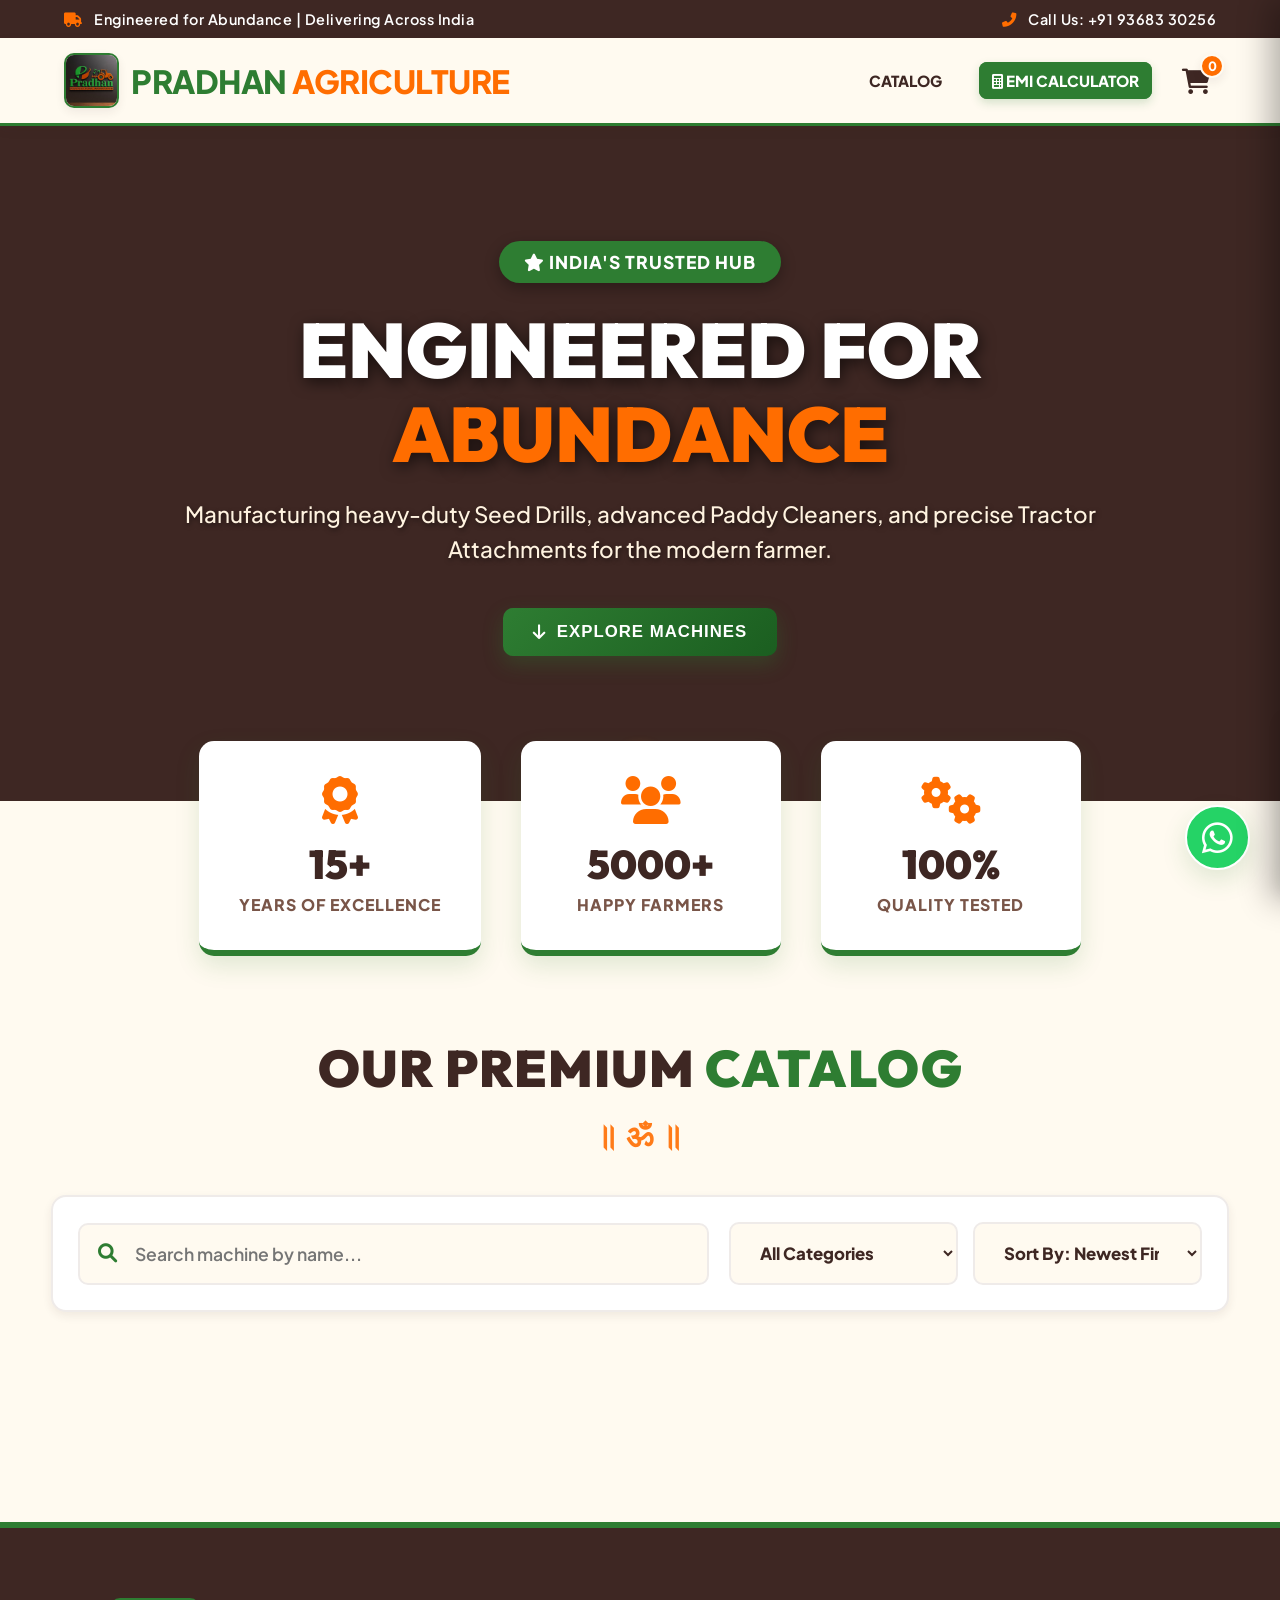
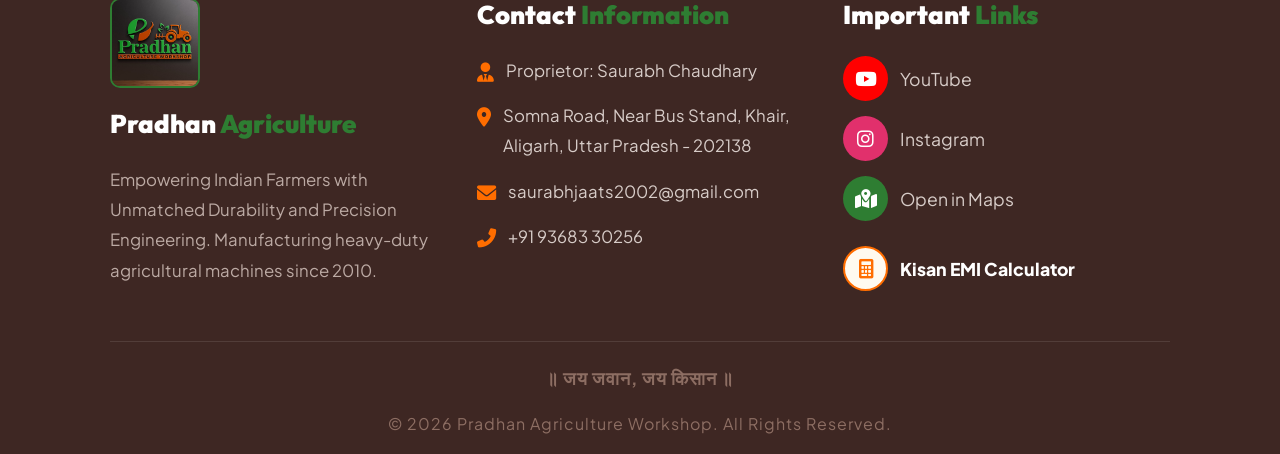
==== commit 1d1b7609: "Add files via upload" ====
--- a/Agriculture Website/index.html
+++ b/Agriculture Website/index.html
@@ -1,533 +1,462 @@
-<!DOCTYPE html>
-<html lang="en">
-
-<head>
-    <meta charset="UTF-8">
-    <meta name="viewport" content="width=device-width, initial-scale=1.0">
-    <title>Pradhan Agriculture Workshop | The Premium Choice</title>
-
-    <link
-        href="https://fonts.googleapis.com/css2?family=Outfit:wght@300;400;600;800;900&family=Plus+Jakarta+Sans:wght@400;500;600;700&display=swap"
-        rel="stylesheet">
-    <link href="https://cdnjs.cloudflare.com/ajax/libs/font-awesome/6.0.0/css/all.min.css" rel="stylesheet">
-    <link href="https://unpkg.com/aos@2.3.1/dist/aos.css" rel="stylesheet">
-    <link href="https://cdn.jsdelivr.net/npm/sweetalert2@11/dist/sweetalert2.min.css" rel="stylesheet">
-
-    <link rel="stylesheet" href="style.css">
-
-
-</head>
-
-<body>
-
-    <div class="top-bar" data-aos="fade-down">
-        <span><i class="fas fa-truck"></i> Engineered for Abundance | Delivering Across India</span>
-        <span><i class="fas fa-phone-alt"></i> Call Us: +91 9368330256</span>
-    </div>
-
-    <header data-aos="fade-down" data-aos-delay="100">
-        <div class="logo" onclick="window.location.hash='';">
-            <img src="WhatsApp Image 2026-07-24 at 8.10.24 PM.jpeg" alt="PAW Logo"
-                onerror="this.src='https://ui-avatars.com/api/?name=P+A&background=2E7D32&color=fff'">
-            <div>Pradhan <span>Agriculture</span></div>
-        </div>
-        <nav>
-            <ul>
-                <li><a onclick="window.location.hash='';">Catalog</a></li>
-                <li><a onclick="openEMICalculator()" class="nav-highlight"><i class="fas fa-calculator"></i> EMI
-                        Calculator</a></li>
-                <li id="nav-admin" style="display:none;"><a onclick="window.location.hash='#admin';"><i
-                            class="fas fa-shield-alt"></i> Portal Dashboard</a></li>
-                <li id="nav-logout" style="display:none;"><a onclick="logout()"><i class="fas fa-sign-out-alt"></i>
-                        Logout</a></li>
-                <li>
-                    <div class="cart-icon-btn" onclick="toggleCart()">
-                        <i class="fas fa-shopping-cart"></i>
-                        <span class="cart-badge" id="cart-count">0</span>
-                    </div>
-                </li>
-            </ul>
-        </nav>
-    </header>
-
-    <div id="home-view">
-        <section class="hero-slider" data-aos="zoom-in" data-aos-duration="1000">
-            <div class="slide active"
-                style="background-image: url('https://images.unsplash.com/photo-1628543105335-512ce24e8371?ixlib=rb-1.2.1&auto=format&fit=crop&w=1920&q=80');">
-                <div class="hero-content">
-                    <div class="carousel-badge"><i class="fas fa-star"></i> India's Trusted Hub</div>
-                    <h1>Engineered for <span>Abundance</span></h1>
-                    <p>Manufacturing heavy-duty Seed Drills, advanced Paddy Cleaners, and precise Tractor Attachments
-                        for the modern farmer.</p>
-                    <button class="btn btn-green" onclick="document.getElementById('store-catalog').scrollIntoView()"><i
-                            class="fas fa-arrow-down"></i> Explore Machines</button>
-                </div>
-            </div>
-            <div class="slide"
-                style="background-image: url('https://images.unsplash.com/photo-1590496794008-383c8070b257?ixlib=rb-1.2.1&auto=format&fit=crop&w=1920&q=80');">
-                <div class="hero-content">
-                    <div class="carousel-badge" style="background:var(--bhagwa-main); color:white;"><i
-                            class="fas fa-bolt"></i> Heavy Duty</div>
-                    <h1>Solid Tractor <span>Loaders</span></h1>
-                    <p>Mitti, ret ya fasal uthane ke liye sabse mazboot. Kisi bhi tractor brand par fit hone ki
-                        guarantee.</p>
-                    <button class="btn btn-green" onclick="document.getElementById('store-catalog').scrollIntoView()"><i
-                            class="fas fa-tractor"></i> Buy Now</button>
-                </div>
-            </div>
-            <div class="slide"
-                style="background-image: url('https://images.unsplash.com/photo-1589939705384-5185137a7f0f?ixlib=rb-1.2.1&auto=format&fit=crop&w=1920&q=80');">
-                <div class="hero-content">
-                    <div class="carousel-badge"><i class="fas fa-leaf"></i> Advanced Cleaning</div>
-                    <h1>Paddy <span>Cleaners</span></h1>
-                    <p>Baba Ahejati Pradhan Paddy Cleaners - Dhool, mitti, kankad se payein shuddh fasal.</p>
-                    <button class="btn btn-green" onclick="document.getElementById('store-catalog').scrollIntoView()"><i
-                            class="fas fa-shopping-cart"></i> Order Now</button>
-                </div>
-            </div>
-            <div class="slide"
-                style="background-image: url('https://images.unsplash.com/photo-1530983821634-60c793ba67df?ixlib=rb-1.2.1&auto=format&fit=crop&w=1920&q=80');">
-                <div class="hero-content">
-                    <div class="carousel-badge" style="background:var(--gold); color:var(--text-dark);"><i
-                            class="fas fa-certificate"></i> Premium Build</div>
-                    <h1>Multi-Crop <span>Threshers</span></h1>
-                    <p>Khair, Aligarh ki sabse bharosemand manufacturing quality. Lamba chale, accha munafa de.</p>
-                    <button class="btn btn-green" onclick="document.getElementById('store-catalog').scrollIntoView()"><i
-                            class="fas fa-tag"></i> Check Prices</button>
-                </div>
-            </div>
-            <div class="slide"
-                style="background-image: url('https://images.unsplash.com/photo-1592982537447-6f2a6a0a3023?ixlib=rb-1.2.1&auto=format&fit=crop&w=1920&q=80');">
-                <div class="hero-content">
-                    <div class="carousel-badge"><i class="fas fa-seedling"></i> Precision Tillage</div>
-                    <h1>Heavy Duty <span>Cultivators</span></h1>
-                    <p>Mitti ko upjau banane aur khet taiyar karne ke liye sabse behtareen implement.</p>
-                    <button class="btn btn-green" onclick="document.getElementById('store-catalog').scrollIntoView()"><i
-                            class="fas fa-eye"></i> View Range</button>
-                </div>
-            </div>
-            <div class="slide"
-                style="background-image: url('https://images.unsplash.com/photo-1628543105335-512ce24e8371?ixlib=rb-1.2.1&auto=format&fit=crop&w=1920&q=80');">
-                <div class="hero-content">
-                    <div class="carousel-badge" style="background:var(--bhagwa-main); color:white;"><i
-                            class="fas fa-ruler-combined"></i> Precision</div>
-                    <h1>Laser Land <span>Levelers</span></h1>
-                    <p>Pani ki bachat aur fasal ki barabar paidawar ke liye modern technology.</p>
-                    <button class="btn btn-green" onclick="document.getElementById('store-catalog').scrollIntoView()"><i
-                            class="fas fa-box-open"></i> Buy Leveler</button>
-                </div>
-            </div>
-            <div class="slide"
-                style="background-image: url('https://images.unsplash.com/photo-1586771107445-d3ca888129ff?ixlib=rb-1.2.1&auto=format&fit=crop&w=1920&q=80');">
-                <div class="hero-content">
-                    <div class="carousel-badge"><i class="fas fa-fan"></i> Power Mix</div>
-                    <h1>Tractor <span>Rotavators</span></h1>
-                    <p>Khet ki mitti ko bhurbhuri aur mulayam banaye minto mein.</p>
-                    <button class="btn btn-green" onclick="document.getElementById('store-catalog').scrollIntoView()"><i
-                            class="fas fa-arrow-down"></i> See Models</button>
-                </div>
-            </div>
-
-            <div class="slider-nav">
-                <div class="slider-dot active" onclick="setSlide(0)"></div>
-                <div class="slider-dot" onclick="setSlide(1)"></div>
-                <div class="slider-dot" onclick="setSlide(2)"></div>
-                <div class="slider-dot" onclick="setSlide(3)"></div>
-                <div class="slider-dot" onclick="setSlide(4)"></div>
-                <div class="slider-dot" onclick="setSlide(5)"></div>
-                <div class="slider-dot" onclick="setSlide(6)"></div>
-            </div>
-        </section>
-
-        <div class="stats-container">
-            <div class="stat-card" data-aos="fade-up" data-aos-delay="100">
-                <i class="fas fa-award"></i>
-                <h3>15+</h3>
-                <p>Years of Excellence</p>
-            </div>
-            <div class="stat-card" data-aos="fade-up" data-aos-delay="200">
-                <i class="fas fa-users"></i>
-                <h3>5000+</h3>
-                <p>Happy Farmers</p>
-            </div>
-            <div class="stat-card" data-aos="fade-up" data-aos-delay="300">
-                <i class="fas fa-cogs"></i>
-                <h3>100%</h3>
-                <p>Quality Tested</p>
-            </div>
-        </div>
-
-        <div class="container" id="store-catalog">
-            <h2 class="section-title" data-aos="fade-up">Our Premium <span>Catalog</span></h2>
-
-            <div class="filter-bar" data-aos="fade-up">
-                <div class="search-box">
-                    <i class="fas fa-search"></i>
-                    <input type="text" id="search-input" placeholder="Search machine by name..."
-                        onkeyup="handleFilterChange()">
-                </div>
-                <div class="filter-group">
-                    <select id="category-filter" onchange="handleFilterChange()">
-                        <option value="All">All Categories</option>
-                        <option value="Seed Drill">Seed Drills</option>
-                        <option value="Paddy Cleaner">Paddy Cleaners</option>
-                        <option value="Tractor Attachment">Tractor Attachments</option>
-                        <option value="Thresher">Threshers</option>
-                        <option value="Cultivator">Cultivators</option>
-                        <option value="Rotavator">Rotavators</option>
-                        <option value="Other">Other Equipments</option>
-                    </select>
-                    <select id="sort-filter" onchange="handleFilterChange()">
-                        <option value="newest">Sort By: Newest First</option>
-                        <option value="price-low">Price: Low to High</option>
-                        <option value="price-high">Price: High to Low</option>
-                    </select>
-                </div>
-            </div>
-
-            <div class="blog-grid" id="product-container">
-            </div>
-
-            <div class="load-more-container" id="load-more-container" style="display:none;" data-aos="fade-up">
-                <button class="btn btn-outline" onclick="loadMoreProducts()"><i class="fas fa-sync-alt"></i> Load More
-                    Machines</button>
-            </div>
-        </div>
-    </div>
-
-    <div id="login-view" class="container">
-        <div class="login-box" data-aos="zoom-in">
-            <h2 style="font-size:2.8rem; color:var(--brown-dark);">Seller <span
-                    style="color:var(--primary-green)">Login</span></h2>
-            <p style="margin-bottom:30px; color:var(--text-gray); font-weight:800;">॥ ॐ ॥</p>
-            <input type="text" id="username"
-                style="width:100%; padding:15px; border-radius:10px; border:2px solid var(--border-color); margin-bottom:20px; font-size:1.1rem; font-weight:600;"
-                placeholder="Username" required>
-            <input type="password" id="password"
-                style="width:100%; padding:15px; border-radius:10px; border:2px solid var(--border-color); margin-bottom:30px; font-size:1.1rem; font-weight:600;"
-                placeholder="Password" required>
-            <button class="btn btn-green" style="width:100%;" onclick="login()">Enter Secure Portal <i
-                    class="fas fa-shield-alt"></i></button>
-        </div>
-    </div>
-
-    <div class="container" id="admin-panel">
-        <h2 class="section-title" style="text-align:left; font-size:2.5rem; margin-bottom:30px;" data-aos="fade-right">
-            Seller <span>Dashboard</span></h2>
-
-        <div class="admin-nav" data-aos="fade-up">
-            <div class="admin-tab active" onclick="switchAdminTab('products', this)"><i class="fas fa-tractor"></i>
-                Manage Catalog</div>
-            <div class="admin-tab" onclick="switchAdminTab('crm', this)"><i class="fas fa-users-cog"></i> Lead
-                Management (CRM)</div>
-        </div>
-
-        <div id="tab-products" class="admin-section active">
-            <form class="admin-form" id="productForm" data-aos="fade-up">
-                <input type="hidden" id="edit-id">
-                <input type="hidden" id="saved-base64-image">
-
-                <div>
-                    <label>Machine Model Name</label>
-                    <input type="text" id="p-name" placeholder="E.g., 11 Tyner Seed Drill" required>
-                </div>
-                <div>
-                    <label>Select Category</label>
-                    <select id="p-category" required>
-                        <option value="Seed Drill">Seed Drill</option>
-                        <option value="Paddy Cleaner">Paddy Cleaner</option>
-                        <option value="Tractor Attachment">Tractor Attachment</option>
-                        <option value="Thresher">Thresher</option>
-                        <option value="Cultivator">Cultivator</option>
-                        <option value="Rotavator">Rotavator</option>
-                        <option value="Other">Other Equipment</option>
-                    </select>
-                </div>
-
-                <div class="full-width">
-                    <label>Detailed Specifications</label>
-                    <textarea id="p-desc" placeholder="Write full details about warranty, parts, features..." required
-                        style="height:100px;"></textarea>
-                </div>
-
-                <div class="full-width"
-                    style="background:var(--warm-white); padding:20px; border-radius:15px; border:2px dashed var(--primary-green);">
-                    <label><i class="fas fa-camera"></i> High-Res Image Upload (Auto-Optimizer)</label>
-                    <div style="display:flex; gap:20px; margin:15px 0; font-weight:800;">
-                        <label style="cursor:pointer;"><input type="radio" name="img_type" value="url" checked
-                                onchange="toggleImgInput()"> Web Image URL</label>
-                        <label style="cursor:pointer;"><input type="radio" name="img_type" value="file"
-                                onchange="toggleImgInput()"> Upload from Gallery</label>
-                    </div>
-                    <input type="url" id="p-image-url" placeholder="https://example.com/image.jpg">
-                    <input type="file" id="p-image-file" accept="image/*" style="display:none;"
-                        onchange="handleFileUpload(event)">
-                </div>
-
-                <div>
-                    <label>Base Price (₹)</label>
-                    <input type="number" id="p-price" placeholder="E.g., 65000" required>
-                </div>
-                <div style="display:flex; gap:15px;">
-                    <div style="flex:1;">
-                        <label>Discount (%)</label>
-                        <input type="number" id="p-discount" placeholder="E.g., 10" value="0">
-                    </div>
-                    <div style="flex:1;">
-                        <label>Special Tag</label>
-                        <select id="p-badge">
-                            <option value="">No Badge</option>
-                            <option value="Best Seller">Best Seller</option>
-                            <option value="New Arrival">New Arrival</option>
-                            <option value="Top Rated">Top Rated</option>
-                        </select>
-                    </div>
-                </div>
-
-                <div class="full-width">
-                    <button type="submit" class="btn btn-green" style="width: 100%; font-size:1.2rem;"
-                        id="submit-btn"><i class="fas fa-plus-circle"></i> Publish to Catalog</button>
-                </div>
-            </form>
-
-            <div class="admin-table-wrapper" data-aos="fade-up">
-                <table class="admin-table">
-                    <thead>
-                        <tr>
-                            <th>Machine Details</th>
-                            <th>Pricing</th>
-                            <th>Actions</th>
-                        </tr>
-                    </thead>
-                    <tbody id="admin-table-body"></tbody>
-                </table>
-            </div>
-        </div>
-
-        <div id="tab-crm" class="admin-section">
-            <div class="crm-box" data-aos="zoom-in">
-                <h3 style="color:var(--bhagwa-main); font-size:1.8rem; margin-bottom:15px;"><i class="fas fa-robot"></i>
-                    Automated Customer Follow-up & Marketing</h3>
-                <p style="color:var(--text-gray); font-weight:700; font-size:1.05rem;">जिन ग्राहकों ने WhatsApp पर
-                    inquiry की है या Cart छोड़ दी है, उन्हें हफ़्ते में 2 बार automatically SMS और WhatsApp पर नए ऑफर्स
-                    भेजे जायेंगे।</p>
-
-                <label class="toggle-switch">
-                    <input type="checkbox" checked>
-                    <span class="slider"></span>
-                </label>
-                <span
-                    style="font-weight:900; font-size:1.2rem; margin-left:15px; vertical-align:super; color:var(--primary-green);">Auto-Pilot
-                    Active</span>
-
-                <div
-                    style="margin-top:20px; padding:15px; background:#FFF3E0; color:var(--bhagwa-dark); border-radius:8px; font-weight:800; font-size:0.95rem; border-left: 5px solid var(--bhagwa-main);">
-                    * Note to Client: This visual interface simulates the CRM. Live automated SMS/WhatsApp marketing
-                    requires connecting a Server Backend (Node.js) & Twilio API.
-                </div>
-            </div>
-
-            <h3 style="margin-bottom:20px; font-size:1.8rem; color:var(--text-dark);" data-aos="fade-right">Recent Hot
-                Leads</h3>
-            <div class="admin-table-wrapper" data-aos="fade-up">
-                <table class="admin-table">
-                    <thead>
-                        <tr>
-                            <th>Customer Contact</th>
-                            <th>Interested In</th>
-                            <th>Status</th>
-                            <th>Action</th>
-                        </tr>
-                    </thead>
-                    <tbody>
-                        <tr>
-                            <td><strong style="font-size:1.1rem; color:var(--brown-dark);">+91 98765 43210</strong></td>
-                            <td>11 Tyner Seed Drill</td>
-                            <td><span
-                                    style="background:#FFF9C4; color:#F57F17; padding:6px 12px; border-radius:30px; font-weight:800; font-size:0.85rem;">Follow-up
-                                    Needed</span></td>
-                            <td><button class="btn btn-green" style="padding:10px 20px; font-size:0.9rem;"><i
-                                        class="fab fa-whatsapp"></i> Chat Now</button></td>
-                        </tr>
-                        <tr>
-                            <td><strong style="font-size:1.1rem; color:var(--brown-dark);">+91 91234 56789</strong></td>
-                            <td>Paddy Cleaner</td>
-                            <td><span
-                                    style="background:#C8E6C9; color:#2E7D32; padding:6px 12px; border-radius:30px; font-weight:800; font-size:0.85rem;">Converted</span>
-                            </td>
-                            <td><button class="btn btn-green" style="padding:10px 20px; font-size:0.9rem;"><i
-                                        class="fab fa-whatsapp"></i> Chat Now</button></td>
-                        </tr>
-                    </tbody>
-                </table>
-            </div>
-        </div>
-    </div>
-
-    <div class="cart-overlay" id="cart-overlay" onclick="toggleCart()"></div>
-    <div class="cart-drawer" id="cart-drawer">
-        <div class="cart-header">
-            <h3>Purchase Inquiry List</h3>
-            <button class="close-cart" onclick="toggleCart()"><i class="fas fa-times"></i></button>
-        </div>
-        <div class="cart-body" id="cart-items-container">
-        </div>
-        <div class="cart-footer">
-            <div
-                style="display:flex; justify-content:space-between; font-size:1.4rem; font-weight:900; margin-bottom:20px; color:var(--text-dark);">
-                <span>Total Estimate:</span>
-                <span id="cart-total-price">₹0</span>
-            </div>
-            <button class="btn btn-green" style="width:100%; font-size:1.1rem; padding:18px;"
-                onclick="checkoutWhatsApp()"><i class="fab fa-whatsapp" style="font-size:1.3rem;"></i> Send to
-                WhatsApp</button>
-        </div>
-    </div>
-
-    <div class="modal-overlay" id="quick-view-modal">
-        <div class="modal-content">
-            <button class="modal-close" onclick="closeQuickView()"><i class="fas fa-times"></i></button>
-            <div class="modal-img">
-                <img id="qv-img" src="" alt="">
-            </div>
-            <div class="modal-info">
-                <span class="cat-tag" id="qv-cat" style="font-size:1rem;"></span>
-                <h2 id="qv-name"
-                    style="font-size:2.5rem; color:var(--text-dark); margin-bottom:15px; font-weight:900; line-height:1.2;">
-                </h2>
-                <div class="price-box" style="margin-bottom:20px; border:none; padding:0;">
-                    <span class="new-price" id="qv-price" style="font-size:2.8rem; color:var(--bhagwa-dark);"></span>
-                </div>
-                <p id="qv-desc"
-                    style="color:var(--text-gray); line-height:1.8; margin-bottom:30px; font-size:1.15rem; font-weight:500;">
-                </p>
-                <div style="display:flex; gap:15px;">
-                    <button class="btn btn-green" id="qv-add-btn" style="flex:1; padding:18px; font-size:1.1rem;"><i
-                            class="fas fa-cart-plus"></i> Add to Request</button>
-                    <button class="btn btn-outline" style="border-width:2px;"
-                        onclick="const p = parseInt(document.getElementById('qv-price').innerText.replace(/\D/g, '')); closeQuickView(); openEMICalculator(p);"><i
-                            class="fas fa-calculator"></i> EMI</button>
-                </div>
-            </div>
-        </div>
-    </div>
-
-    <div class="modal-overlay" id="emi-modal">
-        <div class="modal-content" style="max-width: 800px; padding:0; flex-direction: column; overflow: hidden;">
-            <button class="modal-close" onclick="closeEMICalculator()"
-                style="background: var(--text-dark); color: white;"><i class="fas fa-times"></i></button>
-            <div class="emi-modal-body">
-                <i class="fas fa-calculator emi-icon"></i>
-                <h2 class="section-title"
-                    style="font-size:2.5rem; text-align:left; margin-bottom:10px; color:var(--primary-green);">Kisan
-                    <span>Finance</span>
-                </h2>
-                <p style="color:var(--text-gray); font-weight:600; margin-bottom:30px; font-size:1.1rem;">Khareedne se
-                    pehle apni asaan kist (EMI) ka hisaab lagayein.</p>
-
-                <div class="emi-grid">
-                    <div>
-                        <div class="emi-input-group">
-                            <label>Machine Price (₹)</label>
-                            <input type="number" id="emi-price" value="100000" oninput="calculateEMI()">
-                        </div>
-                        <div class="emi-input-group">
-                            <label>Down Payment (₹)</label>
-                            <input type="number" id="emi-down" value="20000" oninput="calculateEMI()">
-                        </div>
-                        <div class="emi-input-group" style="display:flex; gap:20px;">
-                            <div style="flex:1;">
-                                <label>Interest Rate (%)</label>
-                                <input type="number" id="emi-rate" value="8.5" oninput="calculateEMI()">
-                            </div>
-                            <div style="flex:1;">
-                                <label>Loan Tenure (Months)</label>
-                                <input type="number" id="emi-months" value="24" oninput="calculateEMI()">
-                            </div>
-                        </div>
-                    </div>
-
-                    <div class="emi-result-box">
-                        <h3>Estimated Monthly EMI</h3>
-                        <div class="emi-amount" id="emi-result">₹0</div>
-                        <p style="color:#BCAAA4; margin-bottom:20px;">Total Loan Amount: <strong id="emi-loan-amt"
-                                style="color:white;">₹0</strong></p>
-                        <button class="btn btn-outline" style="width:100%; border-color:white; color:white;"
-                            onclick="whatsappEMI()"><i class="fab fa-whatsapp"></i> Inquire about Loan</button>
-                    </div>
-                </div>
-            </div>
-        </div>
-    </div>
-
-    <footer data-aos="fade-up">
-        <div class="container" style="padding:0;">
-            <div class="footer-grid">
-                <div class="footer-col">
-                    <img src="WhatsApp Image 2026-07-24 at 8.10.24 PM.jpeg" alt="Logo"
-                        style="width:80px; border-radius:10px; margin-bottom:15px; border:2px solid var(--primary-green);"
-                        onerror="this.style.display='none'">
-                    <h3>Pradhan <span style="color:var(--primary-green);">Agriculture</span></h3>
-                    <p style="color:#BCAAA4; font-size:0.95rem;">Empowering Indian Farmers with Unmatched Durability and
-                        Precision Engineering. Manufacturing heavy-duty agricultural machines since 2010.</p>
-                </div>
-
-                <div class="footer-col">
-                    <h3>Contact <span>Information</span></h3>
-                    <p><i class="fas fa-map-marker-alt"></i> <span>Somna Road, Near Bus Stand, Khair, Aligarh, Uttar
-                            Pradesh - 202138</span></p>
-                    <p><i class="fas fa-envelope"></i> <a
-                            href="mailto:saurabhjaats2002@gmail.com">saurabhjaats2002@gmail.com</a></p>
-                    <p><i class="fas fa-phone-alt"></i> <a href="tel:+919368330256">+91 9368330256</a></p>
-                    <p><i class="fas fa-phone-alt"></i> <a href="tel:+919719270026">+91 9719270026</a></p>
-                </div>
-
-                <div class="footer-col">
-                    <h3>Important <span>Links</span></h3>
-                    <div style="display:flex; flex-direction:column; gap:12px;">
-                        <a href="https://youtube.com/@pradhanagriculture-paw97?si=XXwiHymhmTRRUQN9" target="_blank"
-                            style="display:flex; align-items:center;">
-                            <div class="social-circle" style="background:#FF0000;"><i class="fab fa-youtube"></i></div>
-                            YouTube Channel
-                        </a>
-                        <a href="https://instagram.com/" target="_blank" style="display:flex; align-items:center;">
-                            <div class="social-circle" style="background:#E1306C;"><i class="fab fa-instagram"></i>
-                            </div> Instagram Page
-                        </a>
-                        <a href="https://goo.gl/maps/1JSgvdCmsTBJw727A?g_st=aw" target="_blank"
-                            style="display:flex; align-items:center;">
-                            <div class="social-circle" style="background:var(--primary-green);"><i
-                                    class="fas fa-map-marked-alt"></i></div> Open in Maps
-                        </a>
-                        <a href="#" onclick="openEMICalculator(); return false;"
-                            style="display:flex; align-items:center; margin-top:10px;">
-                            <div class="social-circle"
-                                style="background:var(--warm-white); border:2px solid var(--bhagwa-main);"><i
-                                    class="fas fa-calculator" style="color:var(--bhagwa-main);"></i></div> <span
-                                style="font-weight:700; color:white;">Kisan EMI Calculator</span>
-                        </a>
-                    </div>
-                </div>
-            </div>
-
-            <div
-                style="text-align:center; padding-top:25px; border-top:1px solid rgba(255,255,255,0.1); color:#8D6E63; font-weight:700; font-size:1rem; letter-spacing:1px;">
-                ॥ जय जवान, जय किसान ॥ <br><br>
-                <span style="font-weight:400; font-size:0.9rem;">&copy; 2026 Pradhan Agriculture Workshop. All Rights
-                    Reserved.</span>
-            </div>
-        </div>
-    </footer>
-
-    <a href="https://wa.me/919368330256?text=Namaste!%20Mujhe%20machinery%20ke%20liye%20inquiry%20karni%20hai."
-        class="float-wa" target="_blank">
-        <i class="fab fa-whatsapp"></i>
-    </a>
-
-    <script src="https://unpkg.com/aos@2.3.1/dist/aos.js"></script>
-    <script src="https://cdn.jsdelivr.net/npm/sweetalert2@11"></script>
-    <script src="script.js"></script>
-
-</body>
-
+<!DOCTYPE html>
+<html lang="en">
+
+<head>
+    <meta charset="UTF-8">
+    <meta name="viewport" content="width=device-width, initial-scale=1.0">
+    <title>Pradhan Agriculture Workshop | Premium Machinery</title>
+
+    <link
+        href="https://fonts.googleapis.com/css2?family=Outfit:wght@300;400;600;800;900&family=Plus+Jakarta+Sans:wght@400;500;600;700;800&display=swap"
+        rel="stylesheet">
+    <link href="https://cdnjs.cloudflare.com/ajax/libs/font-awesome/6.0.0/css/all.min.css" rel="stylesheet">
+    <link href="https://unpkg.com/aos@2.3.1/dist/aos.css" rel="stylesheet">
+    <link href="https://cdn.jsdelivr.net/npm/sweetalert2@11/dist/sweetalert2.min.css" rel="stylesheet">
+    <link rel="stylesheet" href="style.css">
+
+</head>
+
+<body>
+
+    <div class="loading-overlay" id="loader">
+        <div class="spinner"></div>
+    </div>
+
+    <div class="top-bar" data-aos="fade-down">
+        <span><i class="fas fa-truck"></i> Engineered for Abundance | Delivering Across India</span>
+        <span><i class="fas fa-phone-alt"></i> Call Us: +91 93683 30256</span>
+    </div>
+
+    <header data-aos="fade-down" data-aos-delay="100">
+        <div class="logo" onclick="window.location.hash='';">
+            <img src="WhatsApp Image 2026-07-24 at 8.10.24 PM.jpeg" alt="PAW Logo"
+                onerror="this.src='https://ui-avatars.com/api/?name=P+A&background=2E7D32&color=fff'">
+            <div>Pradhan <span>Agriculture</span></div>
+        </div>
+        <nav>
+            <ul>
+                <li><a onclick="window.location.hash='';">Catalog</a></li>
+                <li><a onclick="openEMICalculator()" class="nav-highlight"><i class="fas fa-calculator"></i> EMI
+                        Calculator</a></li>
+                <li id="nav-admin" style="display:none;"><a onclick="window.location.hash='#admin';"><i
+                            class="fas fa-shield-alt"></i> Portal Dashboard</a></li>
+                <li id="nav-logout" style="display:none;"><a onclick="logout()"><i class="fas fa-sign-out-alt"></i>
+                        Logout</a></li>
+                <li>
+                    <div class="cart-icon-btn" onclick="toggleCart()">
+                        <i class="fas fa-shopping-cart"></i>
+                        <span class="cart-badge" id="cart-count">0</span>
+                    </div>
+                </li>
+            </ul>
+        </nav>
+    </header>
+
+    <div id="home-view">
+        <section class="hero-slider" data-aos="zoom-in" data-aos-duration="1000">
+            <div class="slide active"
+                style="background-image: url('https://images.unsplash.com/photo-1628543105335-512ce24e8371?ixlib=rb-1.2.1&auto=format&fit=crop&w=1920&q=80');">
+                <div class="hero-content">
+                    <div class="carousel-badge"><i class="fas fa-star"></i> India's Trusted Hub</div>
+                    <h1>Engineered for <span>Abundance</span></h1>
+                    <p>Manufacturing heavy-duty Seed Drills, advanced Paddy Cleaners, and precise Tractor Attachments
+                        for the modern farmer.</p>
+                    <button class="btn btn-green" onclick="document.getElementById('store-catalog').scrollIntoView()"><i
+                            class="fas fa-arrow-down"></i> Explore Machines</button>
+                </div>
+            </div>
+            <div class="slider-nav">
+                <div class="slider-dot active"></div>
+            </div>
+        </section>
+
+        <div class="stats-container">
+            <div class="stat-card" data-aos="fade-up" data-aos-delay="100">
+                <i class="fas fa-award"></i>
+                <h3>15+</h3>
+                <p>Years of Excellence</p>
+            </div>
+            <div class="stat-card" data-aos="fade-up" data-aos-delay="200">
+                <i class="fas fa-users"></i>
+                <h3>5000+</h3>
+                <p>Happy Farmers</p>
+            </div>
+            <div class="stat-card" data-aos="fade-up" data-aos-delay="300">
+                <i class="fas fa-cogs"></i>
+                <h3>100%</h3>
+                <p>Quality Tested</p>
+            </div>
+        </div>
+
+        <div class="container" id="store-catalog">
+            <h2 class="section-title" data-aos="fade-up">Our Premium <span>Catalog</span></h2>
+
+            <div class="filter-bar" data-aos="fade-up">
+                <div class="search-box">
+                    <i class="fas fa-search"></i>
+                    <input type="text" id="search-input" placeholder="Search machine by name..."
+                        onkeyup="handleFilterChange()">
+                </div>
+                <div class="filter-group">
+                    <select id="category-filter" onchange="handleFilterChange()">
+                        <option value="All">All Categories</option>
+                        <option value="Seed Drill">Seed Drills</option>
+                        <option value="Paddy Cleaner">Paddy Cleaners</option>
+                        <option value="Tractor Attachment">Tractor Attachments</option>
+                        <option value="Thresher">Threshers</option>
+                        <option value="Cultivator">Cultivators</option>
+                        <option value="Rotavator">Rotavators</option>
+                        <option value="Other">Other Equipments</option>
+                    </select>
+                    <select id="sort-filter" onchange="handleFilterChange()">
+                        <option value="newest">Sort By: Newest First</option>
+                        <option value="price-low">Price: Low to High</option>
+                        <option value="price-high">Price: High to Low</option>
+                    </select>
+                </div>
+            </div>
+
+            <div class="blog-grid" id="product-container"></div>
+            <div class="load-more-container" id="load-more-container" style="display:none;" data-aos="fade-up">
+                <button class="btn btn-outline" onclick="loadMoreProducts()"><i class="fas fa-sync-alt"></i> Load More
+                    Machines</button>
+            </div>
+        </div>
+    </div>
+
+    <div id="login-view" class="container">
+        <div class="login-box" data-aos="zoom-in">
+            <h2 style="font-size:3rem; color:var(--brown-dark);">Seller <span
+                    style="color:var(--primary-green)">Login</span></h2>
+            <p style="margin-bottom:30px; color:var(--text-gray); font-weight:800; font-size:1.2rem;">॥ ॐ ॥</p>
+            <form onsubmit="login(event)">
+                <input type="text" id="username"
+                    style="width:100%; padding:18px; border-radius:10px; border:2px solid var(--border-color); margin-bottom:20px; font-size:1.1rem; font-weight:700;"
+                    placeholder="Username" required>
+                <input type="password" id="password"
+                    style="width:100%; padding:18px; border-radius:10px; border:2px solid var(--border-color); margin-bottom:35px; font-size:1.1rem; font-weight:700;"
+                    placeholder="Password" required>
+                <button type="submit" class="btn btn-green" style="width:100%; font-size:1.2rem; padding:18px;">Enter
+                    Secure Portal <i class="fas fa-shield-alt"></i></button>
+            </form>
+        </div>
+    </div>
+
+    <div class="container" id="admin-panel">
+        <h2 class="section-title" style="text-align:left; font-size:2.8rem; margin-bottom:30px;" data-aos="fade-right">
+            Seller <span>Dashboard</span></h2>
+
+        <div class="admin-nav" data-aos="fade-up">
+            <div class="admin-tab active" onclick="switchAdminTab('products', this)"><i class="fas fa-tractor"></i>
+                Manage Catalog</div>
+            <div class="admin-tab" onclick="switchAdminTab('crm', this)"><i class="fas fa-users-cog"></i> Lead
+                Management (CRM)</div>
+        </div>
+
+        <div id="tab-products" class="admin-section active">
+            <form class="admin-form" id="productForm" data-aos="fade-up">
+                <input type="hidden" id="edit-id">
+                <input type="hidden" id="saved-base64-image">
+
+                <div>
+                    <label>Machine Model Name</label>
+                    <input type="text" id="p-name" placeholder="E.g., 11 Tyner Seed Drill" required>
+                </div>
+                <div>
+                    <label>Select Category</label>
+                    <select id="p-category" required>
+                        <option value="Seed Drill">Seed Drill</option>
+                        <option value="Paddy Cleaner">Paddy Cleaner</option>
+                        <option value="Tractor Attachment">Tractor Attachment</option>
+                        <option value="Thresher">Thresher</option>
+                        <option value="Cultivator">Cultivator</option>
+                        <option value="Rotavator">Rotavator</option>
+                        <option value="Other">Other Equipment</option>
+                    </select>
+                </div>
+
+                <div class="full-width">
+                    <label>Detailed Specifications</label>
+                    <textarea id="p-desc" placeholder="Write full details about warranty, parts, features..." required
+                        style="height:120px;"></textarea>
+                </div>
+
+                <div class="full-width"
+                    style="background:var(--warm-white); padding:25px; border-radius:15px; border:2px dashed var(--primary-green);">
+                    <label><i class="fas fa-camera"></i> High-Res Image Upload</label>
+                    <div style="display:flex; gap:20px; margin:15px 0; font-weight:800; font-size:1.1rem;">
+                        <label style="cursor:pointer;"><input type="radio" name="img_type" value="url" checked
+                                onchange="toggleImgInput()"> Web Image URL</label>
+                        <label style="cursor:pointer;"><input type="radio" name="img_type" value="file"
+                                onchange="toggleImgInput()"> Upload from Gallery</label>
+                    </div>
+                    <input type="url" id="p-image-url" placeholder="https://example.com/image.jpg">
+                    <input type="file" id="p-image-file" accept="image/*" style="display:none;"
+                        onchange="handleFileUpload(event)">
+                </div>
+
+                <div>
+                    <label>Base Price (₹)</label>
+                    <input type="number" id="p-price" placeholder="E.g., 65000" required>
+                </div>
+                <div style="display:flex; gap:15px;">
+                    <div style="flex:1;">
+                        <label>Discount (%)</label>
+                        <input type="number" id="p-discount" placeholder="E.g., 10" value="0">
+                    </div>
+                    <div style="flex:1;">
+                        <label>Special Tag</label>
+                        <select id="p-badge">
+                            <option value="">No Badge</option>
+                            <option value="Best Seller">Best Seller</option>
+                            <option value="New Arrival">New Arrival</option>
+                            <option value="Top Rated">Top Rated</option>
+                        </select>
+                    </div>
+                </div>
+
+                <div class="full-width">
+                    <button type="submit" class="btn btn-green" style="width: 100%; font-size:1.3rem; padding:18px;"
+                        id="submit-btn"><i class="fas fa-plus-circle"></i> Publish to Catalog</button>
+                </div>
+            </form>
+
+            <div class="admin-table-wrapper" data-aos="fade-up">
+                <table class="admin-table">
+                    <thead>
+                        <tr>
+                            <th>Machine Details</th>
+                            <th>Pricing</th>
+                            <th>Actions</th>
+                        </tr>
+                    </thead>
+                    <tbody id="admin-table-body"></tbody>
+                </table>
+            </div>
+        </div>
+
+        <div id="tab-crm" class="admin-section">
+            <div class="crm-box" data-aos="zoom-in">
+                <h3 style="color:var(--bhagwa-main); font-size:2rem; margin-bottom:15px;"><i class="fas fa-robot"></i>
+                    Automated Follow-up & Marketing</h3>
+                <p style="color:var(--text-gray); font-weight:700; font-size:1.1rem;">जिन ग्राहकों ने WhatsApp पर
+                    inquiry की है या Cart छोड़ दी है, उन्हें हफ़्ते में 2 बार automatically SMS और WhatsApp पर नए ऑफर्स
+                    भेजे जायेंगे।</p>
+            </div>
+            <h3 style="margin-bottom:20px; font-size:2rem; color:var(--text-dark);" data-aos="fade-right">Recent Hot
+                Leads (From Cart)</h3>
+            <div class="admin-table-wrapper" data-aos="fade-up">
+                <table class="admin-table">
+                    <thead>
+                        <tr>
+                            <th>Customer Contact</th>
+                            <th>Interested In</th>
+                            <th>Status</th>
+                            <th>Action</th>
+                        </tr>
+                    </thead>
+                    <tbody id="crm-table-body"></tbody>
+                </table>
+            </div>
+        </div>
+    </div>
+
+    <!-- SIDE CART DRAWER -->
+    <div class="cart-overlay" id="cart-overlay" onclick="toggleCart()"></div>
+    <div class="cart-drawer" id="cart-drawer">
+        <div class="cart-header">
+            <h3>Purchase Inquiry List</h3>
+            <button class="close-cart" onclick="toggleCart()"><i class="fas fa-times"></i></button>
+        </div>
+        <div class="cart-body" id="cart-items-container"></div>
+        <div class="cart-footer">
+            <div
+                style="display:flex; justify-content:space-between; font-size:1.6rem; font-weight:900; margin-bottom:20px; color:var(--text-dark); font-family: 'Outfit';">
+                <span>Total Estimate:</span>
+                <span id="cart-total-price">₹0</span>
+            </div>
+            <button class="btn btn-green" style="width:100%; font-size:1.2rem; padding:20px;"
+                onclick="checkoutWhatsApp()"><i class="fab fa-whatsapp" style="font-size:1.4rem;"></i> Send to
+                WhatsApp</button>
+        </div>
+    </div>
+
+    <!-- QUICK VIEW MODAL -->
+    <div class="modal-overlay" id="quick-view-modal">
+        <div class="modal-content">
+            <button class="modal-close" onclick="closeQuickView()"><i class="fas fa-times"></i></button>
+            <div class="modal-img">
+                <img id="qv-img" src="" alt="">
+            </div>
+            <div class="modal-info">
+                <span class="cat-tag" id="qv-cat" style="font-size:1.1rem;"></span>
+                <h2 id="qv-name"
+                    style="font-size:2.8rem; color:var(--text-dark); margin-bottom:15px; font-weight:900; line-height:1.2;">
+                </h2>
+                <div class="price-box" style="margin-bottom:20px; border:none; padding:0;">
+                    <span class="new-price" id="qv-price" style="font-size:3.2rem; color:var(--bhagwa-dark);"></span>
+                </div>
+                <p id="qv-desc"
+                    style="color:var(--text-gray); line-height:1.8; margin-bottom:30px; font-size:1.2rem; font-weight:500;">
+                </p>
+                <div style="display:flex; gap:15px;">
+                    <button class="btn btn-green" id="qv-add-btn" style="flex:1; padding:18px; font-size:1.2rem;"><i
+                            class="fas fa-cart-plus"></i> Add to Request</button>
+                    <button class="btn btn-outline" id="qv-emi-btn" style="border-width:2px; font-size:1.2rem;"
+                        onclick="openEmiFromQuickView()"><i class="fas fa-calculator"></i> EMI</button>
+                </div>
+            </div>
+        </div>
+    </div>
+
+    <!-- COOL SLIDER EMI CALCULATOR MODAL -->
+    <div class="modal-overlay" id="emi-modal">
+        <div class="modal-content"
+            style="max-width: 1000px; padding:0; flex-direction: row; overflow: hidden; border: none; background: transparent;">
+            <button class="modal-close" onclick="closeEMICalculator()"
+                style="background: var(--pure-white); color: var(--text-dark); top: 15px; right: 15px;"><i
+                    class="fas fa-times"></i></button>
+
+            <div class="cool-emi-container">
+                <div class="emi-left">
+                    <h2 class="emi-title">Kisan <span>Finance</span></h2>
+                    <p class="emi-sub">Slide to adjust your easy monthly installments.</p>
+
+                    <div class="slider-group">
+                        <div class="slider-header">
+                            <span class="slider-label"><i class="fas fa-tractor"></i> Machine Price</span>
+                            <div class="slider-input-box">₹ <input type="number" id="emi-val-price" value="100000"
+                                    oninput="syncEMI('price', 'val')"></div>
+                        </div>
+                        <input type="range" id="emi-slide-price" min="10000" max="500000" step="5000" value="100000"
+                            oninput="syncEMI('price', 'slide')">
+                    </div>
+
+                    <div class="slider-group">
+                        <div class="slider-header">
+                            <span class="slider-label"><i class="fas fa-hand-holding-usd"></i> Down Payment</span>
+                            <div class="slider-input-box">₹ <input type="number" id="emi-val-down" value="20000"
+                                    oninput="syncEMI('down', 'val')"></div>
+                        </div>
+                        <input type="range" id="emi-slide-down" min="0" max="200000" step="5000" value="20000"
+                            oninput="syncEMI('down', 'slide')">
+                    </div>
+
+                    <div class="slider-group">
+                        <div class="slider-header">
+                            <span class="slider-label"><i class="fas fa-calendar-alt"></i> Loan Tenure (Months)</span>
+                            <div class="slider-input-box"><input type="number" id="emi-val-month" value="24"
+                                    oninput="syncEMI('month', 'val')" style="text-align:center;"></div>
+                        </div>
+                        <input type="range" id="emi-slide-month" min="6" max="60" step="6" value="24"
+                            oninput="syncEMI('month', 'slide')">
+                    </div>
+
+                    <div class="slider-group" style="margin-bottom:0;">
+                        <div class="slider-header">
+                            <span class="slider-label"><i class="fas fa-percentage"></i> Interest Rate</span>
+                            <div class="slider-input-box"><input type="number" id="emi-val-rate" value="8.5" step="0.1"
+                                    oninput="syncEMI('rate', 'val')" style="text-align:center;"> %</div>
+                        </div>
+                        <input type="range" id="emi-slide-rate" min="5" max="20" step="0.5" value="8.5"
+                            oninput="syncEMI('rate', 'slide')">
+                    </div>
+                </div>
+
+                <div class="emi-right">
+                    <div class="emi-result-circle">
+                        <h4>Monthly EMI</h4>
+                        <div class="amount" id="cool-emi-result">₹0</div>
+                    </div>
+
+                    <div style="width: 100%; max-width: 250px; z-index: 2;">
+                        <div class="emi-detail-row">
+                            <span>Principal Amount</span>
+                            <strong id="cool-emi-principal">₹0</strong>
+                        </div>
+                        <div class="emi-detail-row" style="border:none;">
+                            <span>Total Interest</span>
+                            <strong id="cool-emi-interest">₹0</strong>
+                        </div>
+                        <button class="btn btn-bhagwa"
+                            style="width:100%; margin-top:20px; font-size:1.1rem; padding: 15px;"
+                            onclick="whatsappEMI()"><i class="fab fa-whatsapp"></i> Get Loan Details</button>
+                    </div>
+                </div>
+            </div>
+        </div>
+    </div>
+
+    <!-- FOOTER (UPDATED WITH ALL CORRECT INFO) -->
+    <footer data-aos="fade-up">
+        <div class="container" style="padding:0;">
+            <div class="footer-grid">
+                <div class="footer-col" data-aos="fade-right" data-aos-delay="100">
+                    <img src="WhatsApp Image 2026-07-24 at 8.10.24 PM.jpeg" alt="Logo"
+                        style="width:90px; border-radius:10px; margin-bottom:15px; border:2px solid var(--primary-green);"
+                        onerror="this.style.display='none'">
+                    <h3>Pradhan <span style="color:var(--primary-green);">Agriculture</span></h3>
+                    <p style="color:#BCAAA4; font-size:1.05rem;">Empowering Indian Farmers with Unmatched Durability and
+                        Precision Engineering. Manufacturing heavy-duty agricultural machines since 2010.</p>
+                </div>
+
+                <div class="footer-col" data-aos="fade-up" data-aos-delay="200">
+                    <h3>Contact <span>Information</span></h3>
+                    <p><i class="fas fa-user-tie"></i> <span>Proprietor: Saurabh Chaudhary</span></p>
+                    <p><i class="fas fa-map-marker-alt"></i> <span>Somna Road, Near Bus Stand, Khair, Aligarh, Uttar
+                            Pradesh - 202138</span></p>
+                    <p><i class="fas fa-envelope"></i> <a
+                            href="mailto:saurabhjaats2002@gmail.com">saurabhjaats2002@gmail.com</a></p>
+                    <p><i class="fas fa-phone-alt"></i> <a href="tel:+919368330256">+91 93683 30256</a></p>
+                </div>
+
+                <div class="footer-col" data-aos="fade-left" data-aos-delay="300">
+                    <h3>Important <span>Links</span></h3>
+                    <div style="display:flex; flex-direction:column; gap:15px;">
+                        <a href="https://youtube.com/@pradhanagriculture-paw97?si=XXwiHymhmTRRUQN9" target="_blank"
+                            style="display:flex; align-items:center; font-size:1.1rem;">
+                            <div class="social-circle" style="background:#FF0000;"><i class="fab fa-youtube"></i></div>
+                            YouTube
+                        </a>
+                        <a href="https://www.instagram.com/pradhan_agriculture_workshop?stkn=MXc4OWpmb3dqd2VnZg=="
+                            target="_blank" style="display:flex; align-items:center; font-size:1.1rem;">
+                            <div class="social-circle" style="background:#E1306C;"><i class="fab fa-instagram"></i>
+                            </div> Instagram
+                        </a>
+                        <a href="https://goo.gl/maps/1JSgvdCmsTBJw727A?g_st=aw" target="_blank"
+                            style="display:flex; align-items:center; font-size:1.1rem;">
+                            <div class="social-circle" style="background:var(--primary-green);"><i
+                                    class="fas fa-map-marked-alt"></i></div> Open in Maps
+                        </a>
+                        <a href="#" onclick="openEMICalculator(); return false;"
+                            style="display:flex; align-items:center; margin-top:10px; font-size:1.1rem;">
+                            <div class="social-circle"
+                                style="background:var(--warm-white); border:2px solid var(--bhagwa-main);"><i
+                                    class="fas fa-calculator" style="color:var(--bhagwa-main);"></i></div> <span
+                                style="font-weight:800; color:white;">Kisan EMI Calculator</span>
+                        </a>
+                    </div>
+                </div>
+            </div>
+
+            <div
+                style="text-align:center; padding-top:25px; border-top:1px solid rgba(255,255,255,0.1); color:#8D6E63; font-weight:700; font-size:1.1rem; letter-spacing:1px;">
+                ॥ जय जवान, जय किसान ॥ <br><br>
+                <span style="font-weight:400; font-size:1rem;">&copy; 2026 Pradhan Agriculture Workshop. All Rights
+                    Reserved.</span>
+            </div>
+        </div>
+    </footer>
+
+    <a href="#" onclick="openWhatsApp('Namaste! Mujhe machinery ke liye inquiry karni hai.'); return false;"
+        class="float-wa" data-aos="zoom-in" data-aos-delay="1000">
+        <i class="fab fa-whatsapp"></i>
+    </a>
+
+    <script src="https://unpkg.com/aos@2.3.1/dist/aos.js"></script>
+    <script src="https://cdn.jsdelivr.net/npm/sweetalert2@11"></script>
+    <script src="script.js"></script>
+
+</body>
+
 </html>
--- a/Agriculture Website/style.css
+++ b/Agriculture Website/style.css
@@ -1,1250 +1,1376 @@
-:root {
-    --bhagwa-main: #FF6D00;
-    --bhagwa-dark: #DD2C00;
-    --bhagwa-light: #FFF3E0;
-    --primary-green: #2E7D32;
-    --green-dark: #1B5E20;
-    --brown-dark: #3E2723;
-    --warm-white: #FFFAF0;
-    --pure-white: #FFFFFF;
-    --text-dark: #3E2723;
-    --text-gray: #795548;
-    --border-color: #EFEBE9;
-    --gold: #FFC107;
-
-    --shadow-sm: 0 4px 10px rgba(62, 39, 35, 0.08);
-    --shadow-md: 0 10px 25px rgba(46, 125, 50, 0.15);
-    --shadow-hover: 0 20px 40px rgba(242, 101, 34, 0.2);
-    --transition: all 0.4s cubic-bezier(0.16, 1, 0.3, 1);
-}
-
-* {
-    margin: 0;
-    padding: 0;
-    box-sizing: border-box;
-}
-
-body {
-    background-color: var(--warm-white);
-    color: var(--text-dark);
-    font-family: 'Plus Jakarta Sans', sans-serif;
-    overflow-x: hidden;
-    scroll-behavior: smooth;
-}
-
-h1,
-h2,
-h3,
-h4 {
-    font-family: 'Outfit', sans-serif;
-}
-
-.top-bar {
-    background: var(--brown-dark);
-    color: var(--pure-white);
-    padding: 8px 5%;
-    display: flex;
-    justify-content: space-between;
-    font-size: 0.85rem;
-    font-weight: 600;
-    letter-spacing: 0.5px;
-}
-
-.top-bar i {
-    color: var(--bhagwa-main);
-    margin-right: 8px;
-}
-
-header {
-    background: rgba(255, 250, 240, 0.95);
-    backdrop-filter: blur(12px);
-    padding: 15px 5%;
-    display: flex;
-    justify-content: space-between;
-    align-items: center;
-    position: sticky;
-    top: 0;
-    z-index: 1000;
-    box-shadow: var(--shadow-sm);
-    border-bottom: 3px solid var(--primary-green);
-}
-
-.logo {
-    font-size: 1.8rem;
-    font-weight: 900;
-    color: var(--primary-green);
-    display: flex;
-    align-items: center;
-    gap: 12px;
-    cursor: pointer;
-    text-transform: uppercase;
-}
-
-.logo span {
-    color: var(--bhagwa-main);
-}
-
-.logo img {
-    width: 55px;
-    height: 55px;
-    border-radius: 10px;
-    object-fit: cover;
-    box-shadow: var(--shadow-sm);
-    border: 2px solid var(--primary-green);
-}
-
-nav ul {
-    list-style: none;
-    display: flex;
-    gap: 25px;
-    align-items: center;
-}
-
-nav a {
-    color: var(--brown-dark);
-    text-decoration: none;
-    font-weight: 800;
-    cursor: pointer;
-    transition: var(--transition);
-    font-size: 0.95rem;
-    text-transform: uppercase;
-}
-
-nav a:hover {
-    color: var(--bhagwa-main);
-}
-
-.nav-highlight {
-    background: var(--primary-green);
-    color: var(--pure-white) !important;
-    padding: 8px 15px;
-    border-radius: 8px;
-    border: 1px solid var(--primary-green);
-}
-
-.nav-highlight:hover {
-    background: var(--green-dark);
-    box-shadow: 0 4px 10px rgba(46, 125, 50, 0.3);
-}
-
-.cart-icon-btn {
-    position: relative;
-    cursor: pointer;
-    font-size: 1.5rem;
-    color: var(--brown-dark);
-    transition: var(--transition);
-}
-
-.cart-icon-btn:hover {
-    color: var(--bhagwa-main);
-    transform: scale(1.1);
-}
-
-.cart-badge {
-    position: absolute;
-    top: -8px;
-    right: -10px;
-    background: var(--bhagwa-main);
-    color: var(--pure-white);
-    font-size: 0.75rem;
-    font-weight: 800;
-    height: 22px;
-    width: 22px;
-    border-radius: 50%;
-    display: flex;
-    justify-content: center;
-    align-items: center;
-    border: 2px solid var(--warm-white);
-}
-
-.btn {
-    padding: 14px 30px;
-    border: none;
-    border-radius: 10px;
-    font-size: 1rem;
-    font-weight: 800;
-    cursor: pointer;
-    transition: var(--transition);
-    display: inline-flex;
-    align-items: center;
-    justify-content: center;
-    gap: 10px;
-    text-transform: uppercase;
-    letter-spacing: 1px;
-}
-
-.btn-green {
-    background: linear-gradient(135deg, var(--primary-green), var(--green-dark));
-    color: var(--pure-white);
-    box-shadow: 0 8px 20px rgba(46, 125, 50, 0.3);
-}
-
-.btn-green:hover {
-    transform: translateY(-3px);
-    box-shadow: 0 12px 25px rgba(27, 94, 32, 0.4);
-}
-
-.btn-bhagwa {
-    background: linear-gradient(135deg, var(--bhagwa-main), var(--bhagwa-dark));
-    color: var(--pure-white);
-    box-shadow: 0 8px 20px rgba(242, 101, 34, 0.3);
-}
-
-.btn-bhagwa:hover {
-    transform: translateY(-3px);
-    box-shadow: 0 12px 25px rgba(216, 85, 25, 0.4);
-}
-
-.btn-outline {
-    background-color: transparent;
-    border: 2px solid var(--primary-green);
-    color: var(--primary-green);
-}
-
-.btn-outline:hover {
-    background-color: var(--primary-green);
-    color: var(--pure-white);
-}
-
-.hero-slider {
-    position: relative;
-    height: 75vh;
-    width: 100%;
-    overflow: hidden;
-    background-color: var(--brown-dark);
-}
-
-.slide {
-    position: absolute;
-    top: 0;
-    left: 0;
-    width: 100%;
-    height: 100%;
-    opacity: 0;
-    transition: opacity 1s ease-in-out;
-    background-size: cover;
-    background-position: center;
-    display: flex;
-    flex-direction: column;
-    justify-content: center;
-    align-items: center;
-    text-align: center;
-}
-
-.slide.active {
-    opacity: 1;
-    z-index: 1;
-}
-
-.slide::before {
-    content: '';
-    position: absolute;
-    top: 0;
-    left: 0;
-    width: 100%;
-    height: 100%;
-    background: rgba(62, 39, 35, 0.7);
-    z-index: 1;
-}
-
-.hero-content {
-    position: relative;
-    z-index: 2;
-    padding: 0 20px;
-    max-width: 1000px;
-    margin-top: -30px;
-}
-
-.hero-content h1 {
-    font-size: 4.5rem;
-    font-weight: 900;
-    color: var(--pure-white);
-    margin-bottom: 20px;
-    line-height: 1.1;
-    text-transform: uppercase;
-    text-shadow: 2px 4px 15px rgba(0, 0, 0, 0.6);
-}
-
-.hero-content h1 span {
-    color: var(--bhagwa-main);
-}
-
-.hero-content p {
-    font-size: 1.4rem;
-    color: #FFF3E0;
-    margin-bottom: 40px;
-    font-weight: 500;
-    line-height: 1.6;
-    text-shadow: 1px 2px 5px rgba(0, 0, 0, 0.5);
-}
-
-.carousel-badge {
-    background: var(--primary-green);
-    color: var(--pure-white);
-    display: inline-block;
-    padding: 10px 25px;
-    border-radius: 30px;
-    font-weight: 900;
-    font-size: 1.1rem;
-    margin-bottom: 25px;
-    box-shadow: 0 5px 15px rgba(0, 0, 0, 0.3);
-    text-transform: uppercase;
-}
-
-.slider-nav {
-    position: absolute;
-    bottom: 30px;
-    left: 50%;
-    transform: translateX(-50%);
-    z-index: 10;
-    display: flex;
-    gap: 12px;
-}
-
-.slider-dot {
-    width: 14px;
-    height: 14px;
-    border-radius: 50%;
-    background: rgba(255, 255, 255, 0.4);
-    cursor: pointer;
-    transition: 0.3s;
-}
-
-.slider-dot.active {
-    background: var(--bhagwa-main);
-    transform: scale(1.4);
-}
-
-.container {
-    width: 92%;
-    max-width: 1400px;
-    margin: auto;
-    padding: 80px 0;
-}
-
-.section-title {
-    text-align: center;
-    margin-bottom: 40px;
-    font-size: 3rem;
-    font-weight: 900;
-    color: var(--brown-dark);
-    text-transform: uppercase;
-    letter-spacing: 1px;
-}
-
-.section-title span {
-    color: var(--primary-green);
-}
-
-.section-title::after {
-    content: '॥ ॐ ॥';
-    display: block;
-    font-size: 1.8rem;
-    color: var(--bhagwa-main);
-    margin-top: 15px;
-    opacity: 0.9;
-}
-
-.stats-container {
-    display: flex;
-    justify-content: center;
-    gap: 40px;
-    flex-wrap: wrap;
-    margin-top: -60px;
-    position: relative;
-    z-index: 10;
-    padding: 0 5%;
-}
-
-.stat-card {
-    background: var(--pure-white);
-    padding: 30px 40px;
-    border-radius: 15px;
-    box-shadow: var(--shadow-md);
-    text-align: center;
-    border-bottom: 5px solid var(--primary-green);
-    min-width: 250px;
-    transition: var(--transition);
-    border-top: 2px solid var(--border-color);
-}
-
-.stat-card:hover {
-    transform: translateY(-5px);
-    box-shadow: var(--shadow-hover);
-    border-color: var(--bhagwa-main);
-}
-
-.stat-card i {
-    font-size: 2.8rem;
-    color: var(--bhagwa-main);
-    margin-bottom: 15px;
-}
-
-.stat-card h3 {
-    font-size: 2.2rem;
-    color: var(--brown-dark);
-    margin-bottom: 5px;
-    font-family: 'Outfit', sans-serif;
-}
-
-.stat-card p {
-    color: var(--text-gray);
-    font-weight: 800;
-    font-size: 0.95rem;
-    text-transform: uppercase;
-}
-
-.filter-bar {
-    background: var(--pure-white);
-    padding: 25px;
-    border-radius: 15px;
-    box-shadow: var(--shadow-sm);
-    display: flex;
-    gap: 20px;
-    flex-wrap: wrap;
-    margin-bottom: 50px;
-    border: 2px solid var(--border-color);
-    align-items: center;
-    justify-content: space-between;
-}
-
-.search-box {
-    position: relative;
-    flex: 2;
-    min-width: 300px;
-}
-
-.search-box i {
-    position: absolute;
-    left: 20px;
-    top: 18px;
-    color: var(--primary-green);
-    font-size: 1.2rem;
-}
-
-.search-box input {
-    width: 100%;
-    padding: 16px 20px 16px 50px;
-    border: 2px solid var(--border-color);
-    border-radius: 10px;
-    font-size: 1.05rem;
-    transition: var(--transition);
-    background: var(--warm-white);
-    font-weight: 600;
-}
-
-.search-box input:focus {
-    outline: none;
-    border-color: var(--primary-green);
-    background: var(--pure-white);
-}
-
-.filter-group {
-    display: flex;
-    gap: 15px;
-    flex-wrap: wrap;
-    flex: 1.5;
-}
-
-.filter-group select {
-    padding: 16px 25px;
-    border: 2px solid var(--border-color);
-    border-radius: 10px;
-    font-size: 1rem;
-    color: var(--brown-dark);
-    background: var(--warm-white);
-    cursor: pointer;
-    outline: none;
-    transition: var(--transition);
-    font-weight: 800;
-    flex: 1;
-    min-width: 180px;
-}
-
-.filter-group select:focus {
-    border-color: var(--primary-green);
-}
-
-.blog-grid {
-    display: grid;
-    grid-template-columns: repeat(auto-fill, minmax(320px, 1fr));
-    gap: 40px;
-}
-
-.product-card {
-    background: var(--pure-white);
-    border-radius: 20px;
-    overflow: hidden;
-    box-shadow: var(--shadow-md);
-    transition: var(--transition);
-    display: flex;
-    flex-direction: column;
-    position: relative;
-    border: 2px solid transparent;
-}
-
-.product-card:hover {
-    transform: translateY(-12px);
-    box-shadow: var(--shadow-hover);
-    border-color: var(--primary-green);
-}
-
-.card-badges {
-    position: absolute;
-    top: 15px;
-    left: 15px;
-    display: flex;
-    flex-direction: column;
-    gap: 8px;
-    z-index: 10;
-}
-
-.badge-pro {
-    background: var(--bhagwa-main);
-    color: var(--pure-white);
-    padding: 6px 15px;
-    border-radius: 30px;
-    font-size: 0.85rem;
-    font-weight: 900;
-    box-shadow: 0 4px 10px rgba(0, 0, 0, 0.15);
-    display: flex;
-    align-items: center;
-    gap: 5px;
-    text-transform: uppercase;
-}
-
-.badge-discount {
-    background: var(--primary-green);
-    color: var(--pure-white);
-    padding: 6px 15px;
-    border-radius: 30px;
-    font-size: 0.85rem;
-    font-weight: 900;
-}
-
-.product-card img {
-    width: 100%;
-    height: 260px;
-    object-fit: cover;
-    cursor: pointer;
-    transition: transform 0.6s ease;
-    border-bottom: 4px solid var(--border-color);
-}
-
-.img-container {
-    overflow: hidden;
-    position: relative;
-    background: #fff;
-}
-
-.product-card:hover img {
-    transform: scale(1.1);
-}
-
-.product-content {
-    padding: 30px;
-    flex-grow: 1;
-    display: flex;
-    flex-direction: column;
-}
-
-.cat-tag {
-    color: var(--primary-green);
-    font-size: 0.85rem;
-    font-weight: 900;
-    text-transform: uppercase;
-    letter-spacing: 1px;
-    margin-bottom: 8px;
-    display: block;
-}
-
-.product-content h3 {
-    font-size: 1.5rem;
-    font-weight: 900;
-    color: var(--brown-dark);
-    margin-bottom: 10px;
-    line-height: 1.3;
-    cursor: pointer;
-}
-
-.product-content h3:hover {
-    color: var(--bhagwa-main);
-}
-
-.price-box {
-    display: flex;
-    align-items: baseline;
-    gap: 10px;
-    margin-bottom: 25px;
-    border-top: 1px dashed var(--border-color);
-    padding-top: 15px;
-}
-
-.new-price {
-    font-size: 1.8rem;
-    font-weight: 900;
-    color: var(--brown-dark);
-}
-
-.old-price {
-    text-decoration: line-through;
-    color: #A0A0A0;
-    font-size: 1.1rem;
-    font-weight: 700;
-}
-
-.card-actions {
-    display: flex;
-    gap: 10px;
-}
-
-.btn-add-cart {
-    flex: 1;
-    background: var(--primary-green);
-    color: var(--pure-white);
-    border: 2px solid transparent;
-    font-weight: 800;
-    padding: 12px;
-    border-radius: 10px;
-    cursor: pointer;
-    transition: var(--transition);
-    display: flex;
-    justify-content: center;
-    align-items: center;
-    gap: 8px;
-    font-size: 1rem;
-    text-transform: uppercase;
-}
-
-.btn-add-cart:hover {
-    background: var(--green-dark);
-    box-shadow: 0 4px 10px rgba(46, 125, 50, 0.3);
-}
-
-.btn-quick-view {
-    background: var(--warm-white);
-    border: 2px solid var(--border-color);
-    color: var(--brown-dark);
-    padding: 12px 15px;
-    border-radius: 10px;
-    cursor: pointer;
-    transition: var(--transition);
-}
-
-.btn-quick-view:hover {
-    border-color: var(--bhagwa-main);
-    background: var(--bhagwa-main);
-    color: var(--pure-white);
-}
-
-.load-more-container {
-    text-align: center;
-    margin-top: 50px;
-}
-
-.emi-section {
-    background: linear-gradient(145deg, var(--pure-white), #E8F5E9);
-    padding: 50px;
-    border-radius: 20px;
-    box-shadow: var(--shadow-md);
-    margin-top: 20px;
-    margin-bottom: 60px;
-    border: 2px solid var(--primary-green);
-    position: relative;
-    overflow: hidden;
-    transition: 0.5s ease-out;
-}
-
-.emi-grid {
-    display: grid;
-    grid-template-columns: 1fr 1fr;
-    gap: 40px;
-    align-items: center;
-    position: relative;
-    z-index: 2;
-}
-
-.emi-input-group {
-    margin-bottom: 20px;
-}
-
-.emi-input-group label {
-    display: block;
-    font-weight: 800;
-    color: var(--brown-dark);
-    margin-bottom: 8px;
-    font-size: 1.1rem;
-}
-
-.emi-input-group input {
-    width: 100%;
-    padding: 15px;
-    border-radius: 10px;
-    border: 2px solid var(--border-color);
-    font-size: 1.1rem;
-    background: var(--pure-white);
-    font-weight: 700;
-    color: var(--primary-green);
-}
-
-.emi-input-group input:focus {
-    outline: none;
-    border-color: var(--bhagwa-main);
-}
-
-.emi-result-box {
-    background: var(--brown-dark);
-    color: var(--pure-white);
-    padding: 40px;
-    border-radius: 15px;
-    text-align: center;
-    box-shadow: var(--shadow-hover);
-    border-bottom: 5px solid var(--bhagwa-main);
-}
-
-.emi-result-box h3 {
-    font-size: 1.5rem;
-    color: var(--warm-white);
-    margin-bottom: 10px;
-}
-
-.emi-amount {
-    font-size: 3.5rem;
-    font-weight: 900;
-    color: var(--gold);
-    margin-bottom: 20px;
-    font-family: 'Outfit';
-}
-
-.emi-icon {
-    position: absolute;
-    right: -20px;
-    bottom: -20px;
-    font-size: 15rem;
-    color: rgba(46, 125, 50, 0.05);
-    z-index: 1;
-    transform: rotate(-15deg);
-}
-
-.cart-overlay {
-    position: fixed;
-    top: 0;
-    left: 0;
-    width: 100%;
-    height: 100%;
-    background: rgba(62, 39, 35, 0.8);
-    z-index: 1999;
-    display: none;
-    opacity: 0;
-    transition: var(--transition);
-    backdrop-filter: blur(5px);
-}
-
-.cart-drawer {
-    position: fixed;
-    top: 0;
-    right: -450px;
-    width: 100%;
-    max-width: 450px;
-    height: 100%;
-    background: var(--warm-white);
-    z-index: 2000;
-    box-shadow: -10px 0 30px rgba(0, 0, 0, 0.3);
-    transition: var(--transition);
-    display: flex;
-    flex-direction: column;
-}
-
-.cart-drawer.open {
-    right: 0;
-}
-
-.cart-header {
-    padding: 25px;
-    background: var(--primary-green);
-    color: var(--pure-white);
-    display: flex;
-    justify-content: space-between;
-    align-items: center;
-    border-bottom: 4px solid var(--bhagwa-main);
-}
-
-.cart-header h3 {
-    font-size: 1.5rem;
-    font-weight: 800;
-}
-
-.close-cart {
-    background: transparent;
-    border: none;
-    font-size: 1.5rem;
-    cursor: pointer;
-    color: var(--pure-white);
-    transition: 0.3s;
-}
-
-.close-cart:hover {
-    color: var(--gold);
-    transform: rotate(90deg);
-}
-
-.cart-body {
-    padding: 25px;
-    flex-grow: 1;
-    overflow-y: auto;
-    display: flex;
-    flex-direction: column;
-    gap: 20px;
-}
-
-.cart-item {
-    display: flex;
-    gap: 15px;
-    background: var(--pure-white);
-    padding: 15px;
-    border-radius: 10px;
-    box-shadow: var(--shadow-sm);
-    border-left: 4px solid var(--primary-green);
-}
-
-.cart-item img {
-    width: 80px;
-    height: 80px;
-    border-radius: 8px;
-    object-fit: cover;
-}
-
-.cart-item-info h4 {
-    font-size: 1.1rem;
-    color: var(--brown-dark);
-    margin-bottom: 5px;
-    font-weight: 800;
-}
-
-.cart-item-price {
-    font-weight: 900;
-    color: var(--bhagwa-main);
-}
-
-.cart-footer {
-    padding: 25px;
-    background: var(--pure-white);
-    border-top: 2px solid var(--border-color);
-}
-
-.modal-overlay {
-    position: fixed;
-    top: 0;
-    left: 0;
-    width: 100%;
-    height: 100%;
-    background: rgba(62, 39, 35, 0.85);
-    z-index: 2500;
-    display: none;
-    justify-content: center;
-    align-items: center;
-    backdrop-filter: blur(5px);
-}
-
-.modal-content {
-    background: var(--pure-white);
-    width: 90%;
-    max-width: 900px;
-    border-radius: 20px;
-    overflow: hidden;
-    display: flex;
-    position: relative;
-    animation: modalPop 0.4s ease-out;
-    border: 2px solid var(--primary-green);
-}
-
-@keyframes modalPop {
-    0% {
-        transform: scale(0.9);
-        opacity: 0;
-    }
-
-    100% {
-        transform: scale(1);
-        opacity: 1;
-    }
-}
-
-.modal-close {
-    position: absolute;
-    top: 15px;
-    right: 20px;
-    background: white;
-    border: none;
-    font-size: 1.8rem;
-    cursor: pointer;
-    z-index: 10;
-    border-radius: 50%;
-    width: 40px;
-    height: 40px;
-    box-shadow: var(--shadow-sm);
-    transition: 0.3s;
-}
-
-.modal-close:hover {
-    color: var(--bhagwa-main);
-    transform: rotate(90deg);
-}
-
-.modal-img {
-    flex: 1;
-}
-
-.modal-img img {
-    width: 100%;
-    height: 100%;
-    object-fit: cover;
-    min-height: 400px;
-}
-
-.modal-info {
-    flex: 1;
-    padding: 40px;
-    display: flex;
-    flex-direction: column;
-    justify-content: center;
-}
-
-.emi-modal-body {
-    background: linear-gradient(145deg, var(--pure-white), #E8F5E9);
-    padding: 50px;
-    width: 100%;
-    position: relative;
-    overflow: hidden;
-}
-
-#admin-panel {
-    display: none;
-}
-
-.admin-nav {
-    display: flex;
-    gap: 15px;
-    margin-bottom: 30px;
-    flex-wrap: wrap;
-}
-
-.admin-tab {
-    padding: 15px 30px;
-    background: var(--pure-white);
-    border: 2px solid var(--border-color);
-    border-radius: 10px;
-    cursor: pointer;
-    font-weight: 800;
-    color: var(--brown-dark);
-    transition: 0.3s;
-    text-transform: uppercase;
-    font-size: 0.95rem;
-    letter-spacing: 0.5px;
-}
-
-.admin-tab.active {
-    background: var(--primary-green);
-    color: var(--pure-white);
-    border-color: var(--primary-green);
-    box-shadow: var(--shadow-md);
-}
-
-.admin-section {
-    display: none;
-}
-
-.admin-section.active {
-    display: block;
-    animation: fadeUp 0.5s;
-}
-
-@keyframes fadeUp {
-    from {
-        opacity: 0;
-        transform: translateY(20px);
-    }
-
-    to {
-        opacity: 1;
-        transform: translateY(0);
-    }
-}
-
-.admin-form {
-    display: grid;
-    grid-template-columns: 1fr 1fr;
-    gap: 25px;
-    background: var(--pure-white);
-    padding: 40px;
-    border-radius: 20px;
-    box-shadow: var(--shadow-md);
-    border: 2px solid var(--primary-green);
-}
-
-.admin-form label {
-    font-weight: 800;
-    color: var(--brown-dark);
-    margin-bottom: 8px;
-    display: block;
-    font-size: 1.05rem;
-}
-
-.admin-form input,
-.admin-form textarea,
-.admin-form select {
-    padding: 16px;
-    border: 2px solid var(--border-color);
-    border-radius: 10px;
-    font-size: 1rem;
-    width: 100%;
-    background: var(--warm-white);
-    transition: var(--transition);
-    font-weight: 600;
-}
-
-.admin-form input:focus,
-.admin-form textarea:focus,
-.admin-form select:focus {
-    outline: none;
-    border-color: var(--bhagwa-main);
-    background: var(--pure-white);
-}
-
-.full-width {
-    grid-column: span 2;
-}
-
-.admin-table-wrapper {
-    overflow-x: auto;
-    background: var(--pure-white);
-    border-radius: 20px;
-    box-shadow: var(--shadow-sm);
-    padding: 20px;
-    border: 2px solid var(--border-color);
-}
-
-.admin-table {
-    width: 100%;
-    border-collapse: collapse;
-    min-width: 1000px;
-}
-
-.admin-table th,
-.admin-table td {
-    padding: 20px;
-    border-bottom: 2px solid var(--border-color);
-    text-align: left;
-    vertical-align: middle;
-}
-
-.admin-table th {
-    background-color: #E8F5E9;
-    color: var(--primary-green);
-    font-weight: 900;
-    text-transform: uppercase;
-    font-size: 0.9rem;
-    letter-spacing: 1px;
-    border-radius: 10px 10px 0 0;
-}
-
-.crm-box {
-    background: var(--pure-white);
-    padding: 30px;
-    border-radius: 15px;
-    box-shadow: var(--shadow-md);
-    border-left: 6px solid var(--bhagwa-main);
-    margin-bottom: 30px;
-}
-
-.toggle-switch {
-    position: relative;
-    display: inline-block;
-    width: 60px;
-    height: 34px;
-    margin-top: 15px;
-}
-
-.toggle-switch input {
-    opacity: 0;
-    width: 0;
-    height: 0;
-}
-
-.slider {
-    position: absolute;
-    cursor: pointer;
-    top: 0;
-    left: 0;
-    right: 0;
-    bottom: 0;
-    background-color: #ccc;
-    transition: .4s;
-    border-radius: 34px;
-}
-
-.slider:before {
-    position: absolute;
-    content: "";
-    height: 26px;
-    width: 26px;
-    left: 4px;
-    bottom: 4px;
-    background-color: white;
-    transition: .4s;
-    border-radius: 50%;
-}
-
-input:checked+.slider {
-    background-color: var(--bhagwa-main);
-}
-
-input:checked+.slider:before {
-    transform: translateX(26px);
-}
-
-#login-view {
-    display: none;
-    min-height: 70vh;
-    padding-top: 80px;
-}
-
-.login-box {
-    max-width: 450px;
-    margin: auto;
-    background: var(--pure-white);
-    padding: 50px;
-    border-radius: 20px;
-    box-shadow: var(--shadow-hover);
-    text-align: center;
-    border-top: 8px solid var(--primary-green);
-}
-
-footer {
-    background: var(--brown-dark);
-    color: #D7CCC8;
-    padding: 70px 5% 20px;
-    margin-top: 80px;
-    border-top: 6px solid var(--primary-green);
-    position: relative;
-}
-
-.footer-grid {
-    display: grid;
-    grid-template-columns: repeat(auto-fit, minmax(280px, 1fr));
-    gap: 40px;
-    margin-bottom: 40px;
-}
-
-.footer-col h3 {
-    color: var(--pure-white);
-    font-size: 1.5rem;
-    margin-bottom: 25px;
-    font-family: 'Outfit';
-    font-weight: 800;
-}
-
-.footer-col h3 span {
-    color: var(--primary-green);
-}
-
-.footer-col p {
-    line-height: 1.8;
-    font-size: 1rem;
-    margin-bottom: 15px;
-    display: flex;
-    align-items: flex-start;
-    gap: 10px;
-}
-
-.footer-col p i {
-    color: var(--bhagwa-main);
-    margin-top: 5px;
-    font-size: 1.1rem;
-}
-
-.footer-col a {
-    color: #D7CCC8;
-    text-decoration: none;
-    transition: 0.3s;
-}
-
-.footer-col a:hover {
-    color: var(--bhagwa-main);
-}
-
-.social-circle {
-    display: inline-flex;
-    justify-content: center;
-    align-items: center;
-    width: 45px;
-    height: 45px;
-    background: rgba(255, 255, 255, 0.1);
-    border-radius: 50%;
-    color: var(--pure-white);
-    font-size: 1.2rem;
-    transition: 0.3s;
-    margin-right: 10px;
-}
-
-.social-circle:hover {
-    background: var(--primary-green);
-    transform: translateY(-5px);
-}
-
-.float-wa {
-    position: fixed;
-    bottom: 30px;
-    right: 30px;
-    background-color: #25D366;
-    color: white;
-    border-radius: 50%;
-    width: 65px;
-    height: 65px;
-    display: flex;
-    justify-content: center;
-    align-items: center;
-    font-size: 35px;
-    box-shadow: var(--shadow-md);
-    z-index: 100;
-    transition: var(--transition);
-    text-decoration: none;
-    border: 2px solid white;
-}
-
-.float-wa:hover {
-    transform: scale(1.1) rotate(-10deg);
-    background-color: #1EBE57;
-}
-
-@media (max-width: 768px) {
-    .hero-content h1 {
-        font-size: 2.8rem;
-    }
-
-    .admin-form {
-        grid-template-columns: 1fr;
-    }
-
-    .modal-content {
-        flex-direction: column;
-        overflow-y: auto;
-        max-height: 90vh;
-    }
-
-    .modal-img {
-        min-height: 250px;
-    }
-
-    .filter-group {
-        flex-direction: column;
-    }
-
-    .emi-grid {
-        grid-template-columns: 1fr;
-    }
-
-    .admin-nav {
-        flex-direction: column;
-    }
+:root {
+    --bhagwa-main: #FF6D00;
+    --bhagwa-dark: #DD2C00;
+    --bhagwa-light: #FFF3E0;
+    --primary-green: #2E7D32;
+    --green-dark: #1B5E20;
+    --brown-dark: #3E2723;
+    --warm-white: #FFFAF0;
+    --pure-white: #FFFFFF;
+    --text-dark: #3E2723;
+    --text-gray: #795548;
+    --border-color: #EFEBE9;
+    --gold: #FFC107;
+    --shadow-sm: 0 4px 10px rgba(62, 39, 35, 0.08);
+    --shadow-md: 0 10px 25px rgba(46, 125, 50, 0.15);
+    --shadow-hover: 0 20px 40px rgba(255, 109, 0, 0.25);
+    --transition: all 0.4s cubic-bezier(0.16, 1, 0.3, 1);
+}
+
+* {
+    margin: 0;
+    padding: 0;
+    box-sizing: border-box;
+}
+
+body {
+    background-color: var(--warm-white);
+    color: var(--text-dark);
+    font-family: 'Plus Jakarta Sans', sans-serif;
+    overflow-x: hidden;
+    scroll-behavior: smooth;
+}
+
+h1,
+h2,
+h3,
+h4 {
+    font-family: 'Outfit', sans-serif;
+}
+
+.top-bar {
+    background: var(--brown-dark);
+    color: var(--pure-white);
+    padding: 10px 5%;
+    display: flex;
+    justify-content: space-between;
+    font-size: 0.9rem;
+    font-weight: 600;
+    letter-spacing: 0.5px;
+}
+
+.top-bar i {
+    color: var(--bhagwa-main);
+    margin-right: 8px;
+}
+
+header {
+    background: rgba(255, 250, 240, 0.95);
+    backdrop-filter: blur(12px);
+    padding: 15px 5%;
+    display: flex;
+    justify-content: space-between;
+    align-items: center;
+    position: sticky;
+    top: 0;
+    z-index: 1000;
+    box-shadow: var(--shadow-sm);
+    border-bottom: 3px solid var(--primary-green);
+}
+
+.logo {
+    font-size: 2rem;
+    font-weight: 900;
+    color: var(--primary-green);
+    display: flex;
+    align-items: center;
+    gap: 12px;
+    cursor: pointer;
+    text-transform: uppercase;
+    letter-spacing: -0.5px;
+}
+
+.logo span {
+    color: var(--bhagwa-main);
+}
+
+.logo img {
+    width: 55px;
+    height: 55px;
+    border-radius: 10px;
+    object-fit: cover;
+    box-shadow: var(--shadow-sm);
+    border: 2px solid var(--primary-green);
+}
+
+nav ul {
+    list-style: none;
+    display: flex;
+    gap: 25px;
+    align-items: center;
+}
+
+nav a {
+    color: var(--brown-dark);
+    text-decoration: none;
+    font-weight: 800;
+    cursor: pointer;
+    transition: var(--transition);
+    font-size: 0.95rem;
+    text-transform: uppercase;
+    padding: 8px 12px;
+    border-radius: 8px;
+}
+
+nav a:hover {
+    color: var(--bhagwa-main);
+    background: rgba(255, 109, 0, 0.05);
+}
+
+.nav-highlight {
+    background: var(--primary-green);
+    color: var(--pure-white) !important;
+    border: 1px solid var(--primary-green);
+    box-shadow: 0 4px 10px rgba(46, 125, 50, 0.2);
+}
+
+.nav-highlight:hover {
+    background: var(--green-dark);
+    box-shadow: 0 6px 15px rgba(46, 125, 50, 0.4);
+    transform: translateY(-2px);
+}
+
+.cart-icon-btn {
+    position: relative;
+    cursor: pointer;
+    font-size: 1.6rem;
+    color: var(--brown-dark);
+    transition: var(--transition);
+    padding: 5px;
+}
+
+.cart-icon-btn:hover {
+    color: var(--bhagwa-main);
+    transform: scale(1.1);
+}
+
+.cart-badge {
+    position: absolute;
+    top: -5px;
+    right: -8px;
+    background: var(--bhagwa-main);
+    color: var(--pure-white);
+    font-size: 0.8rem;
+    font-weight: 800;
+    height: 24px;
+    width: 24px;
+    border-radius: 50%;
+    display: flex;
+    justify-content: center;
+    align-items: center;
+    border: 2px solid var(--warm-white);
+    box-shadow: var(--shadow-sm);
+}
+
+.btn {
+    padding: 14px 30px;
+    border: none;
+    border-radius: 10px;
+    font-size: 1.05rem;
+    font-weight: 800;
+    cursor: pointer;
+    transition: var(--transition);
+    display: inline-flex;
+    align-items: center;
+    justify-content: center;
+    gap: 10px;
+    text-transform: uppercase;
+    letter-spacing: 1px;
+}
+
+.btn-green {
+    background: linear-gradient(135deg, var(--primary-green), var(--green-dark));
+    color: var(--pure-white);
+    box-shadow: 0 8px 20px rgba(46, 125, 50, 0.3);
+}
+
+.btn-green:hover {
+    transform: translateY(-4px);
+    box-shadow: 0 12px 25px rgba(27, 94, 32, 0.5);
+}
+
+.btn-bhagwa {
+    background: linear-gradient(135deg, var(--bhagwa-main), var(--bhagwa-dark));
+    color: var(--pure-white);
+    box-shadow: 0 8px 20px rgba(255, 109, 0, 0.3);
+}
+
+.btn-bhagwa:hover {
+    transform: translateY(-4px);
+    box-shadow: 0 12px 25px rgba(221, 44, 0, 0.5);
+}
+
+.btn-outline {
+    background-color: transparent;
+    border: 2px solid var(--primary-green);
+    color: var(--primary-green);
+}
+
+.btn-outline:hover {
+    background-color: var(--primary-green);
+    color: var(--pure-white);
+}
+
+.hero-slider {
+    position: relative;
+    height: 75vh;
+    width: 100%;
+    overflow: hidden;
+    background-color: var(--brown-dark);
+}
+
+.slide {
+    position: absolute;
+    top: 0;
+    left: 0;
+    width: 100%;
+    height: 100%;
+    opacity: 0;
+    transition: opacity 1s ease-in-out;
+    background-size: cover;
+    background-position: center;
+    display: flex;
+    flex-direction: column;
+    justify-content: center;
+    align-items: center;
+    text-align: center;
+}
+
+.slide.active {
+    opacity: 1;
+    z-index: 1;
+}
+
+.slide::before {
+    content: '';
+    position: absolute;
+    top: 0;
+    left: 0;
+    width: 100%;
+    height: 100%;
+    background: rgba(62, 39, 35, 0.75);
+    z-index: 1;
+}
+
+.hero-content {
+    position: relative;
+    z-index: 2;
+    padding: 0 20px;
+    max-width: 1000px;
+    margin-top: -30px;
+}
+
+.hero-content h1 {
+    font-size: 4.8rem;
+    font-weight: 900;
+    color: var(--pure-white);
+    margin-bottom: 20px;
+    line-height: 1.1;
+    text-transform: uppercase;
+    text-shadow: 2px 4px 15px rgba(0, 0, 0, 0.6);
+}
+
+.hero-content h1 span {
+    color: var(--bhagwa-main);
+}
+
+.hero-content p {
+    font-size: 1.4rem;
+    color: #FFF3E0;
+    margin-bottom: 40px;
+    font-weight: 500;
+    line-height: 1.6;
+    text-shadow: 1px 2px 5px rgba(0, 0, 0, 0.5);
+}
+
+.carousel-badge {
+    background: var(--primary-green);
+    color: var(--pure-white);
+    display: inline-block;
+    padding: 10px 25px;
+    border-radius: 30px;
+    font-weight: 900;
+    font-size: 1.1rem;
+    margin-bottom: 25px;
+    box-shadow: 0 5px 15px rgba(0, 0, 0, 0.3);
+    text-transform: uppercase;
+    letter-spacing: 1px;
+}
+
+.slider-nav {
+    position: absolute;
+    bottom: 30px;
+    left: 50%;
+    transform: translateX(-50%);
+    z-index: 10;
+    display: flex;
+    gap: 12px;
+}
+
+.slider-dot {
+    width: 15px;
+    height: 15px;
+    border-radius: 50%;
+    background: rgba(255, 255, 255, 0.4);
+    cursor: pointer;
+    transition: 0.3s;
+}
+
+.slider-dot.active {
+    background: var(--bhagwa-main);
+    transform: scale(1.5);
+    box-shadow: 0 0 10px var(--bhagwa-main);
+}
+
+.container {
+    width: 92%;
+    max-width: 1400px;
+    margin: auto;
+    padding: 80px 0;
+}
+
+.section-title {
+    text-align: center;
+    margin-bottom: 40px;
+    font-size: 3.2rem;
+    font-weight: 900;
+    color: var(--brown-dark);
+    text-transform: uppercase;
+    letter-spacing: 1px;
+}
+
+.section-title span {
+    color: var(--primary-green);
+}
+
+.section-title::after {
+    content: '॥ ॐ ॥';
+    display: block;
+    font-size: 2rem;
+    color: var(--bhagwa-main);
+    margin-top: 15px;
+    opacity: 0.9;
+}
+
+.stats-container {
+    display: flex;
+    justify-content: center;
+    gap: 40px;
+    flex-wrap: wrap;
+    margin-top: -60px;
+    position: relative;
+    z-index: 10;
+    padding: 0 5%;
+}
+
+.stat-card {
+    background: var(--pure-white);
+    padding: 35px 40px;
+    border-radius: 15px;
+    box-shadow: var(--shadow-md);
+    text-align: center;
+    border-bottom: 6px solid var(--primary-green);
+    min-width: 260px;
+    transition: var(--transition);
+}
+
+.stat-card:hover {
+    transform: translateY(-8px);
+    box-shadow: var(--shadow-hover);
+    border-color: var(--bhagwa-main);
+}
+
+.stat-card i {
+    font-size: 3rem;
+    color: var(--bhagwa-main);
+    margin-bottom: 15px;
+}
+
+.stat-card h3 {
+    font-size: 2.5rem;
+    color: var(--brown-dark);
+    margin-bottom: 5px;
+    font-family: 'Outfit', sans-serif;
+    font-weight: 900;
+}
+
+.stat-card p {
+    color: var(--text-gray);
+    font-weight: 800;
+    font-size: 1rem;
+    text-transform: uppercase;
+    letter-spacing: 1px;
+}
+
+.filter-bar {
+    background: var(--pure-white);
+    padding: 25px;
+    border-radius: 15px;
+    box-shadow: var(--shadow-sm);
+    display: flex;
+    gap: 20px;
+    flex-wrap: wrap;
+    margin-bottom: 50px;
+    border: 2px solid var(--border-color);
+    align-items: center;
+    justify-content: space-between;
+}
+
+.search-box {
+    position: relative;
+    flex: 2;
+    min-width: 300px;
+}
+
+.search-box i {
+    position: absolute;
+    left: 20px;
+    top: 20px;
+    color: var(--primary-green);
+    font-size: 1.2rem;
+}
+
+.search-box input {
+    width: 100%;
+    padding: 18px 20px 18px 55px;
+    border: 2px solid var(--border-color);
+    border-radius: 10px;
+    font-size: 1.1rem;
+    transition: var(--transition);
+    background: var(--warm-white);
+    font-weight: 600;
+    font-family: 'Plus Jakarta Sans';
+}
+
+.search-box input:focus {
+    outline: none;
+    border-color: var(--primary-green);
+    background: var(--pure-white);
+    box-shadow: 0 0 10px rgba(46, 125, 50, 0.1);
+}
+
+.filter-group {
+    display: flex;
+    gap: 15px;
+    flex-wrap: wrap;
+    flex: 1.5;
+}
+
+.filter-group select {
+    padding: 18px 25px;
+    border: 2px solid var(--border-color);
+    border-radius: 10px;
+    font-size: 1.05rem;
+    color: var(--brown-dark);
+    background: var(--warm-white);
+    cursor: pointer;
+    outline: none;
+    transition: var(--transition);
+    font-weight: 800;
+    flex: 1;
+    min-width: 180px;
+    font-family: 'Plus Jakarta Sans';
+}
+
+.filter-group select:focus {
+    border-color: var(--primary-green);
+    box-shadow: 0 0 10px rgba(46, 125, 50, 0.1);
+}
+
+.blog-grid {
+    display: grid;
+    grid-template-columns: repeat(auto-fill, minmax(340px, 1fr));
+    gap: 40px;
+}
+
+.product-card {
+    background: var(--pure-white);
+    border-radius: 20px;
+    overflow: hidden;
+    box-shadow: var(--shadow-md);
+    transition: var(--transition);
+    display: flex;
+    flex-direction: column;
+    position: relative;
+    border: 2px solid transparent;
+}
+
+.product-card:hover {
+    transform: translateY(-12px);
+    box-shadow: var(--shadow-hover);
+    border-color: var(--primary-green);
+}
+
+.card-badges {
+    position: absolute;
+    top: 15px;
+    left: 15px;
+    display: flex;
+    flex-direction: column;
+    gap: 8px;
+    z-index: 10;
+}
+
+.badge-pro {
+    background: var(--bhagwa-main);
+    color: var(--pure-white);
+    padding: 8px 16px;
+    border-radius: 30px;
+    font-size: 0.85rem;
+    font-weight: 900;
+    box-shadow: 0 4px 10px rgba(0, 0, 0, 0.2);
+    display: flex;
+    align-items: center;
+    gap: 5px;
+    text-transform: uppercase;
+    letter-spacing: 1px;
+}
+
+.badge-discount {
+    background: var(--primary-green);
+    color: var(--pure-white);
+    padding: 8px 16px;
+    border-radius: 30px;
+    font-size: 0.85rem;
+    font-weight: 900;
+    box-shadow: 0 4px 10px rgba(0, 0, 0, 0.2);
+    text-transform: uppercase;
+}
+
+.product-card img {
+    width: 100%;
+    height: 280px;
+    object-fit: cover;
+    cursor: pointer;
+    transition: transform 0.6s ease;
+    border-bottom: 4px solid var(--border-color);
+}
+
+.img-container {
+    overflow: hidden;
+    position: relative;
+    background: #fff;
+}
+
+.product-card:hover img {
+    transform: scale(1.1);
+}
+
+.product-content {
+    padding: 30px;
+    flex-grow: 1;
+    display: flex;
+    flex-direction: column;
+}
+
+.cat-tag {
+    color: var(--primary-green);
+    font-size: 0.9rem;
+    font-weight: 900;
+    text-transform: uppercase;
+    letter-spacing: 1.5px;
+    margin-bottom: 10px;
+    display: block;
+}
+
+.product-content h3 {
+    font-size: 1.6rem;
+    font-weight: 900;
+    color: var(--brown-dark);
+    margin-bottom: 12px;
+    line-height: 1.3;
+    cursor: pointer;
+}
+
+.product-content h3:hover {
+    color: var(--bhagwa-main);
+}
+
+.price-box {
+    display: flex;
+    align-items: baseline;
+    gap: 12px;
+    margin-bottom: 25px;
+    border-top: 1px dashed var(--border-color);
+    padding-top: 15px;
+}
+
+.new-price {
+    font-size: 2rem;
+    font-weight: 900;
+    color: var(--brown-dark);
+    font-family: 'Outfit';
+}
+
+.old-price {
+    text-decoration: line-through;
+    color: #A0A0A0;
+    font-size: 1.2rem;
+    font-weight: 700;
+    font-family: 'Outfit';
+}
+
+.card-actions {
+    display: flex;
+    gap: 12px;
+}
+
+.btn-add-cart {
+    flex: 1;
+    background: var(--primary-green);
+    color: var(--pure-white);
+    border: 2px solid transparent;
+    font-weight: 800;
+    padding: 14px;
+    border-radius: 10px;
+    cursor: pointer;
+    transition: var(--transition);
+    display: flex;
+    justify-content: center;
+    align-items: center;
+    gap: 8px;
+    font-size: 1.05rem;
+    text-transform: uppercase;
+}
+
+.btn-add-cart:hover {
+    background: var(--green-dark);
+    box-shadow: 0 4px 10px rgba(46, 125, 50, 0.3);
+    transform: translateY(-2px);
+}
+
+.btn-quick-view {
+    background: var(--warm-white);
+    border: 2px solid var(--border-color);
+    color: var(--brown-dark);
+    padding: 14px 18px;
+    border-radius: 10px;
+    cursor: pointer;
+    transition: var(--transition);
+    font-size: 1.1rem;
+}
+
+.btn-quick-view:hover {
+    border-color: var(--bhagwa-main);
+    background: var(--bhagwa-main);
+    color: var(--pure-white);
+    transform: translateY(-2px);
+}
+
+.load-more-container {
+    text-align: center;
+    margin-top: 50px;
+}
+
+.cart-overlay {
+    position: fixed;
+    top: 0;
+    left: 0;
+    width: 100%;
+    height: 100%;
+    background: rgba(62, 39, 35, 0.8);
+    z-index: 1999;
+    display: none;
+    opacity: 0;
+    transition: var(--transition);
+    backdrop-filter: blur(5px);
+}
+
+.cart-drawer {
+    position: fixed;
+    top: 0;
+    right: -450px;
+    width: 100%;
+    max-width: 450px;
+    height: 100%;
+    background: var(--warm-white);
+    z-index: 2000;
+    box-shadow: -10px 0 30px rgba(0, 0, 0, 0.3);
+    transition: var(--transition);
+    display: flex;
+    flex-direction: column;
+}
+
+.cart-drawer.open {
+    right: 0;
+}
+
+.cart-header {
+    padding: 25px;
+    background: var(--primary-green);
+    color: var(--pure-white);
+    display: flex;
+    justify-content: space-between;
+    align-items: center;
+    border-bottom: 4px solid var(--bhagwa-main);
+}
+
+.cart-header h3 {
+    font-size: 1.6rem;
+    font-weight: 900;
+}
+
+.close-cart {
+    background: transparent;
+    border: none;
+    font-size: 1.8rem;
+    cursor: pointer;
+    color: var(--pure-white);
+    transition: 0.3s;
+}
+
+.close-cart:hover {
+    color: var(--gold);
+    transform: rotate(90deg);
+}
+
+.cart-body {
+    padding: 25px;
+    flex-grow: 1;
+    overflow-y: auto;
+    display: flex;
+    flex-direction: column;
+    gap: 20px;
+}
+
+.cart-item {
+    display: flex;
+    gap: 15px;
+    background: var(--pure-white);
+    padding: 15px;
+    border-radius: 12px;
+    box-shadow: var(--shadow-sm);
+    border-left: 5px solid var(--primary-green);
+}
+
+.cart-item img {
+    width: 85px;
+    height: 85px;
+    border-radius: 8px;
+    object-fit: cover;
+}
+
+.cart-item-info h4 {
+    font-size: 1.15rem;
+    color: var(--brown-dark);
+    margin-bottom: 5px;
+    font-weight: 800;
+    line-height: 1.2;
+}
+
+.cart-item-price {
+    font-weight: 900;
+    color: var(--bhagwa-main);
+    font-size: 1.1rem;
+}
+
+.cart-footer {
+    padding: 30px;
+    background: var(--pure-white);
+    border-top: 2px solid var(--border-color);
+    box-shadow: 0 -5px 15px rgba(0, 0, 0, 0.05);
+}
+
+.modal-overlay {
+    position: fixed;
+    top: 0;
+    left: 0;
+    width: 100%;
+    height: 100%;
+    background: rgba(62, 39, 35, 0.85);
+    z-index: 2500;
+    display: none;
+    justify-content: center;
+    align-items: center;
+    backdrop-filter: blur(5px);
+}
+
+.modal-content {
+    background: var(--pure-white);
+    width: 90%;
+    max-width: 900px;
+    border-radius: 20px;
+    overflow: hidden;
+    display: flex;
+    position: relative;
+    animation: modalPop 0.4s ease-out;
+    border: 2px solid var(--primary-green);
+}
+
+@keyframes modalPop {
+    0% {
+        transform: scale(0.9);
+        opacity: 0;
+    }
+
+    100% {
+        transform: scale(1);
+        opacity: 1;
+    }
+}
+
+.modal-close {
+    position: absolute;
+    top: 15px;
+    right: 20px;
+    background: white;
+    border: none;
+    font-size: 1.8rem;
+    cursor: pointer;
+    z-index: 10;
+    border-radius: 50%;
+    width: 40px;
+    height: 40px;
+    box-shadow: var(--shadow-sm);
+    transition: 0.3s;
+}
+
+.modal-close:hover {
+    color: var(--bhagwa-main);
+    transform: rotate(90deg);
+}
+
+.modal-img {
+    flex: 1;
+}
+
+.modal-img img {
+    width: 100%;
+    height: 100%;
+    object-fit: cover;
+    min-height: 400px;
+}
+
+.modal-info {
+    flex: 1;
+    padding: 40px;
+    display: flex;
+    flex-direction: column;
+    justify-content: center;
+}
+
+.cool-emi-container {
+    display: flex;
+    width: 100%;
+    background: var(--warm-white);
+}
+
+.emi-left {
+    flex: 1.2;
+    padding: 50px;
+    position: relative;
+}
+
+.emi-right {
+    flex: 0.8;
+    background: linear-gradient(135deg, var(--brown-dark), #261613);
+    padding: 50px;
+    color: white;
+    display: flex;
+    flex-direction: column;
+    justify-content: center;
+    align-items: center;
+    text-align: center;
+    position: relative;
+    overflow: hidden;
+}
+
+.emi-right::before {
+    content: '\f1ec';
+    font-family: 'Font Awesome 5 Free';
+    font-weight: 900;
+    position: absolute;
+    right: -30px;
+    bottom: -30px;
+    font-size: 15rem;
+    color: rgba(255, 109, 0, 0.05);
+    transform: rotate(-20deg);
+}
+
+.emi-title {
+    font-size: 2.8rem;
+    font-weight: 900;
+    color: var(--primary-green);
+    margin-bottom: 10px;
+    font-family: 'Outfit';
+    line-height: 1.1;
+}
+
+.emi-title span {
+    color: var(--bhagwa-main);
+}
+
+.emi-sub {
+    color: var(--text-gray);
+    font-weight: 600;
+    margin-bottom: 40px;
+    font-size: 1.1rem;
+}
+
+.slider-group {
+    margin-bottom: 35px;
+}
+
+.slider-header {
+    display: flex;
+    justify-content: space-between;
+    margin-bottom: 15px;
+    align-items: center;
+}
+
+.slider-label {
+    font-weight: 800;
+    color: var(--brown-dark);
+    font-size: 1.1rem;
+    display: flex;
+    align-items: center;
+    gap: 10px;
+}
+
+.slider-label i {
+    color: var(--bhagwa-main);
+    font-size: 1.2rem;
+}
+
+.slider-input-box {
+    display: flex;
+    align-items: center;
+    background: var(--pure-white);
+    border: 2px solid var(--border-color);
+    border-radius: 8px;
+    padding: 5px 15px;
+    font-weight: 800;
+    color: var(--primary-green);
+    font-size: 1.2rem;
+    width: 140px;
+}
+
+.slider-input-box input {
+    border: none;
+    outline: none;
+    width: 100%;
+    font-weight: 800;
+    color: var(--primary-green);
+    font-size: 1.2rem;
+    background: transparent;
+    text-align: right;
+}
+
+input[type=range] {
+    -webkit-appearance: none;
+    width: 100%;
+    background: transparent;
+    margin-top: 10px;
+}
+
+input[type=range]:focus {
+    outline: none;
+}
+
+input[type=range]::-webkit-slider-runnable-track {
+    width: 100%;
+    height: 8px;
+    cursor: pointer;
+    background: #E0E0E0;
+    border-radius: 10px;
+}
+
+input[type=range]::-webkit-slider-thumb {
+    height: 24px;
+    width: 24px;
+    border-radius: 50%;
+    background: var(--bhagwa-main);
+    cursor: pointer;
+    -webkit-appearance: none;
+    margin-top: -8px;
+    box-shadow: 0 0 15px rgba(255, 109, 0, 0.6);
+    border: 3px solid white;
+    transition: 0.2s;
+}
+
+input[type=range]::-webkit-slider-thumb:hover {
+    transform: scale(1.2);
+}
+
+.emi-result-circle {
+    width: 220px;
+    height: 220px;
+    border-radius: 50%;
+    border: 8px solid rgba(255, 255, 255, 0.1);
+    border-top-color: var(--bhagwa-main);
+    display: flex;
+    flex-direction: column;
+    justify-content: center;
+    align-items: center;
+    margin-bottom: 30px;
+    box-shadow: 0 0 30px rgba(255, 109, 0, 0.2);
+    animation: pulseGlow 2s infinite alternate;
+}
+
+@keyframes pulseGlow {
+    from {
+        box-shadow: 0 0 20px rgba(255, 109, 0, 0.1);
+    }
+
+    to {
+        box-shadow: 0 0 40px rgba(255, 109, 0, 0.4);
+    }
+}
+
+.emi-result-circle h4 {
+    font-size: 1.1rem;
+    color: #BCAAA4;
+    font-weight: 600;
+    text-transform: uppercase;
+    letter-spacing: 1px;
+    margin-bottom: 5px;
+}
+
+.emi-result-circle .amount {
+    font-size: 3rem;
+    font-weight: 900;
+    color: var(--pure-white);
+    font-family: 'Outfit';
+}
+
+.emi-detail-row {
+    display: flex;
+    justify-content: space-between;
+    width: 100%;
+    margin-bottom: 15px;
+    border-bottom: 1px dashed rgba(255, 255, 255, 0.2);
+    padding-bottom: 10px;
+}
+
+.emi-detail-row span {
+    font-weight: 600;
+    color: #D7CCC8;
+    font-size: 1.05rem;
+}
+
+.emi-detail-row strong {
+    font-weight: 900;
+    color: var(--gold);
+    font-size: 1.1rem;
+}
+
+#admin-panel {
+    display: none;
+}
+
+.admin-nav {
+    display: flex;
+    gap: 15px;
+    margin-bottom: 30px;
+    flex-wrap: wrap;
+}
+
+.admin-tab {
+    padding: 16px 35px;
+    background: var(--pure-white);
+    border: 2px solid var(--border-color);
+    border-radius: 10px;
+    cursor: pointer;
+    font-weight: 800;
+    color: var(--brown-dark);
+    transition: 0.3s;
+    text-transform: uppercase;
+    font-size: 1rem;
+    letter-spacing: 0.5px;
+}
+
+.admin-tab.active {
+    background: var(--primary-green);
+    color: var(--pure-white);
+    border-color: var(--primary-green);
+    box-shadow: var(--shadow-md);
+}
+
+.admin-section {
+    display: none;
+}
+
+.admin-section.active {
+    display: block;
+    animation: fadeUp 0.5s;
+}
+
+@keyframes fadeUp {
+    from {
+        opacity: 0;
+        transform: translateY(20px);
+    }
+
+    to {
+        opacity: 1;
+        transform: translateY(0);
+    }
+}
+
+.admin-form {
+    display: grid;
+    grid-template-columns: 1fr 1fr;
+    gap: 25px;
+    background: var(--pure-white);
+    padding: 40px;
+    border-radius: 20px;
+    box-shadow: var(--shadow-md);
+    border: 2px solid var(--primary-green);
+}
+
+.admin-form label {
+    font-weight: 800;
+    color: var(--brown-dark);
+    margin-bottom: 10px;
+    display: block;
+    font-size: 1.1rem;
+}
+
+.admin-form input,
+.admin-form textarea,
+.admin-form select {
+    padding: 18px;
+    border: 2px solid var(--border-color);
+    border-radius: 10px;
+    font-size: 1.05rem;
+    width: 100%;
+    background: var(--warm-white);
+    transition: var(--transition);
+    font-weight: 600;
+    font-family: 'Plus Jakarta Sans';
+}
+
+.admin-form input:focus,
+.admin-form textarea:focus,
+.admin-form select:focus {
+    outline: none;
+    border-color: var(--bhagwa-main);
+    background: var(--pure-white);
+    box-shadow: 0 0 10px rgba(255, 109, 0, 0.1);
+}
+
+.full-width {
+    grid-column: span 2;
+}
+
+.admin-table-wrapper {
+    overflow-x: auto;
+    background: var(--pure-white);
+    border-radius: 20px;
+    box-shadow: var(--shadow-sm);
+    padding: 20px;
+    border: 2px solid var(--border-color);
+}
+
+.admin-table {
+    width: 100%;
+    border-collapse: collapse;
+    min-width: 1000px;
+}
+
+.admin-table th,
+.admin-table td {
+    padding: 20px;
+    border-bottom: 2px solid var(--border-color);
+    text-align: left;
+    vertical-align: middle;
+}
+
+.admin-table th {
+    background-color: #E8F5E9;
+    color: var(--primary-green);
+    font-weight: 900;
+    text-transform: uppercase;
+    font-size: 0.95rem;
+    letter-spacing: 1px;
+    border-radius: 10px 10px 0 0;
+}
+
+.crm-box {
+    background: var(--pure-white);
+    padding: 40px;
+    border-radius: 20px;
+    box-shadow: var(--shadow-md);
+    border-left: 8px solid var(--bhagwa-main);
+    margin-bottom: 40px;
+}
+
+#login-view {
+    display: none;
+    min-height: 70vh;
+    padding-top: 80px;
+}
+
+.login-box {
+    max-width: 450px;
+    margin: auto;
+    background: var(--pure-white);
+    padding: 50px;
+    border-radius: 20px;
+    box-shadow: var(--shadow-hover);
+    text-align: center;
+    border-top: 8px solid var(--primary-green);
+}
+
+footer {
+    background: var(--brown-dark);
+    color: #D7CCC8;
+    padding: 70px 5% 20px;
+    margin-top: 80px;
+    border-top: 6px solid var(--primary-green);
+    position: relative;
+}
+
+.footer-grid {
+    display: grid;
+    grid-template-columns: repeat(auto-fit, minmax(280px, 1fr));
+    gap: 40px;
+    margin-bottom: 40px;
+}
+
+.footer-col h3 {
+    color: var(--pure-white);
+    font-size: 1.6rem;
+    margin-bottom: 25px;
+    font-family: 'Outfit';
+    font-weight: 900;
+}
+
+.footer-col h3 span {
+    color: var(--primary-green);
+}
+
+.footer-col p {
+    line-height: 1.8;
+    font-size: 1.05rem;
+    margin-bottom: 15px;
+    display: flex;
+    align-items: flex-start;
+    gap: 12px;
+}
+
+.footer-col p i {
+    color: var(--bhagwa-main);
+    margin-top: 6px;
+    font-size: 1.2rem;
+}
+
+.footer-col a {
+    color: #D7CCC8;
+    text-decoration: none;
+    transition: 0.3s;
+}
+
+.footer-col a:hover {
+    color: var(--bhagwa-main);
+}
+
+.social-circle {
+    display: inline-flex;
+    justify-content: center;
+    align-items: center;
+    width: 45px;
+    height: 45px;
+    background: rgba(255, 255, 255, 0.1);
+    border-radius: 50%;
+    color: var(--pure-white);
+    font-size: 1.2rem;
+    transition: 0.3s;
+    margin-right: 12px;
+}
+
+.social-circle:hover {
+    background: var(--primary-green);
+    transform: translateY(-5px);
+}
+
+.float-wa {
+    position: fixed;
+    bottom: 30px;
+    right: 30px;
+    background-color: #25D366;
+    color: white;
+    border-radius: 50%;
+    width: 65px;
+    height: 65px;
+    display: flex;
+    justify-content: center;
+    align-items: center;
+    font-size: 35px;
+    box-shadow: var(--shadow-md);
+    z-index: 100;
+    transition: var(--transition);
+    text-decoration: none;
+    border: 2px solid white;
+}
+
+.float-wa:hover {
+    transform: scale(1.1) rotate(-10deg);
+    background-color: #1EBE57;
+}
+
+.loading-overlay {
+    position: fixed;
+    top: 0;
+    left: 0;
+    width: 100%;
+    height: 100%;
+    background: rgba(255, 255, 255, 0.85);
+    z-index: 9999;
+    display: none;
+    justify-content: center;
+    align-items: center;
+    backdrop-filter: blur(5px);
+}
+
+.spinner {
+    border: 6px solid #EFEBE9;
+    border-top: 6px solid var(--primary-green);
+    border-radius: 50%;
+    width: 60px;
+    height: 60px;
+    animation: spin 1s linear infinite;
+}
+
+@keyframes spin {
+    0% {
+        transform: rotate(0deg);
+    }
+
+    100% {
+        transform: rotate(360deg);
+    }
+}
+
+@media (max-width: 768px) {
+    .hero-content h1 {
+        font-size: 3rem;
+    }
+
+    .admin-form {
+        grid-template-columns: 1fr;
+    }
+
+    .cool-emi-container {
+        flex-direction: column;
+    }
+
+    .emi-left,
+    .emi-right {
+        padding: 30px;
+    }
+
+    .modal-content {
+        flex-direction: column;
+        overflow-y: auto;
+        max-height: 90vh;
+    }
+
+    .modal-img {
+        min-height: 250px;
+    }
+
+    .filter-group {
+        flex-direction: column;
+    }
 }
